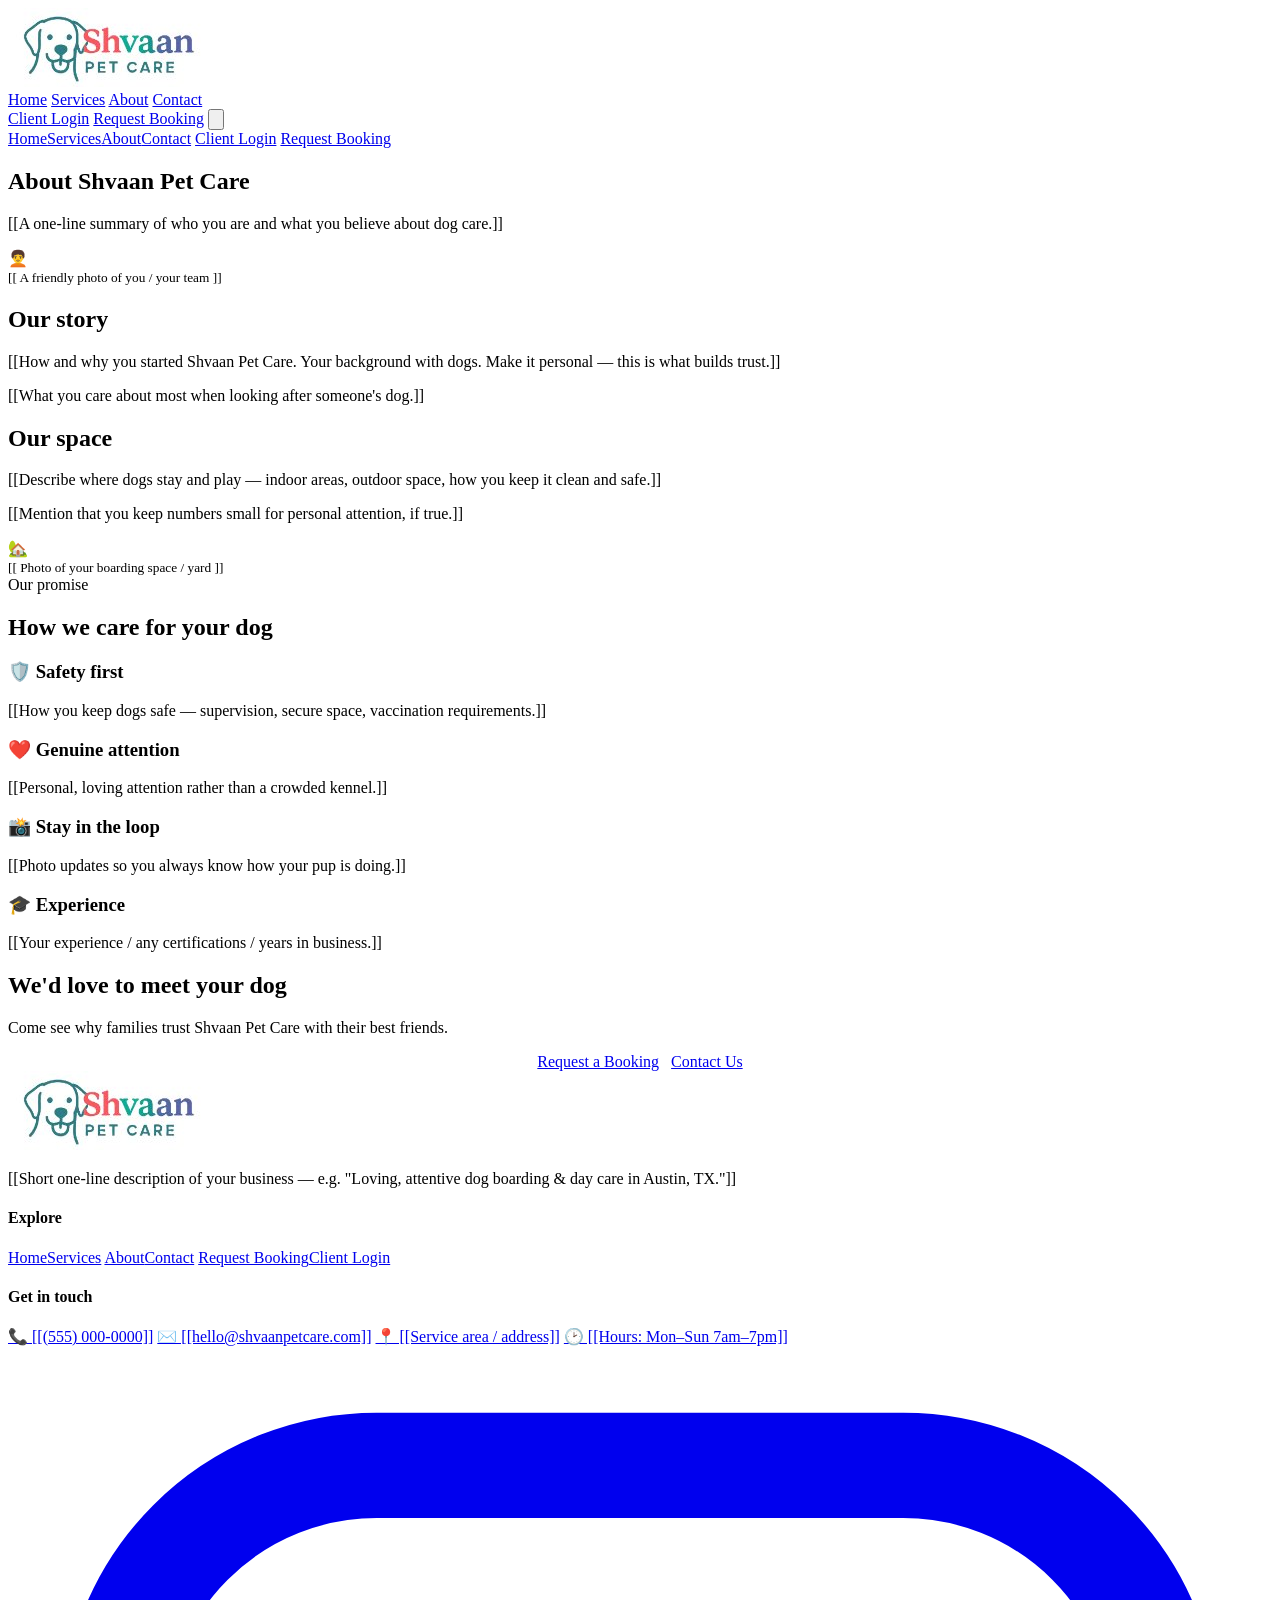
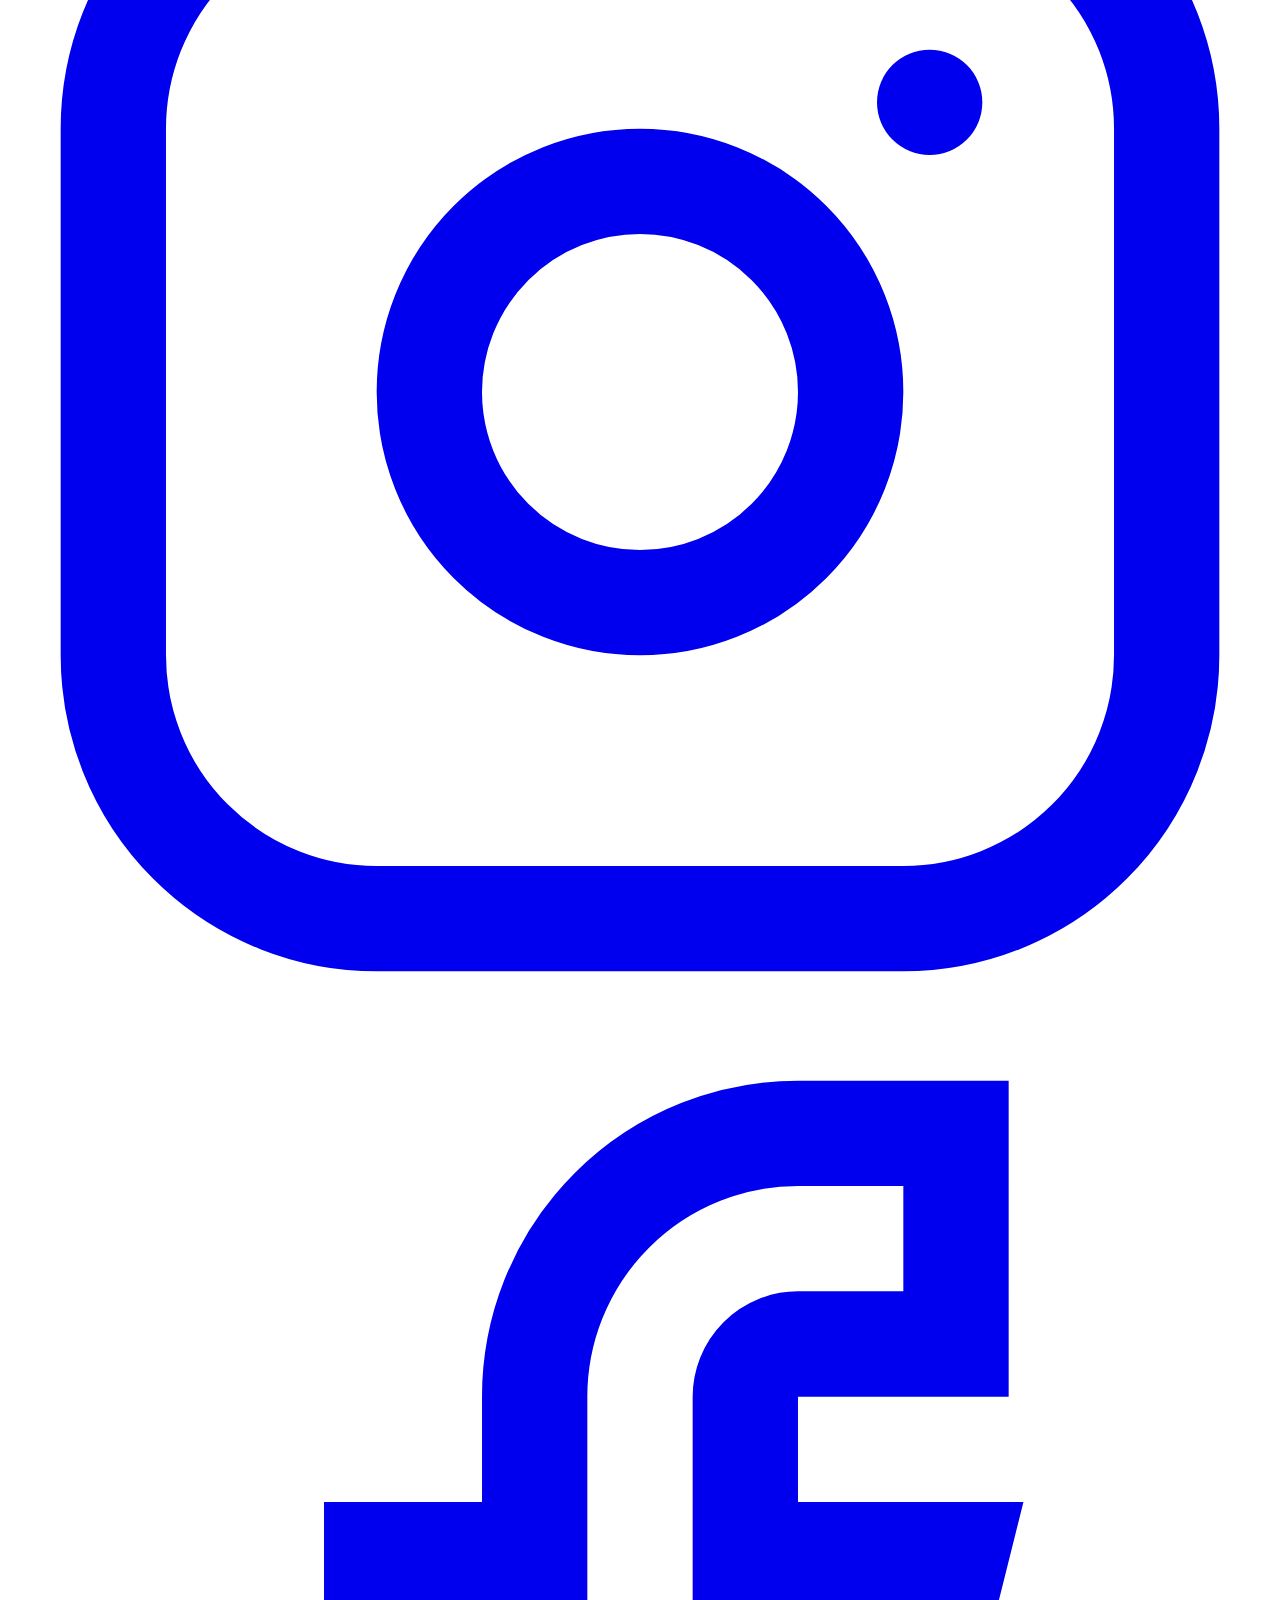
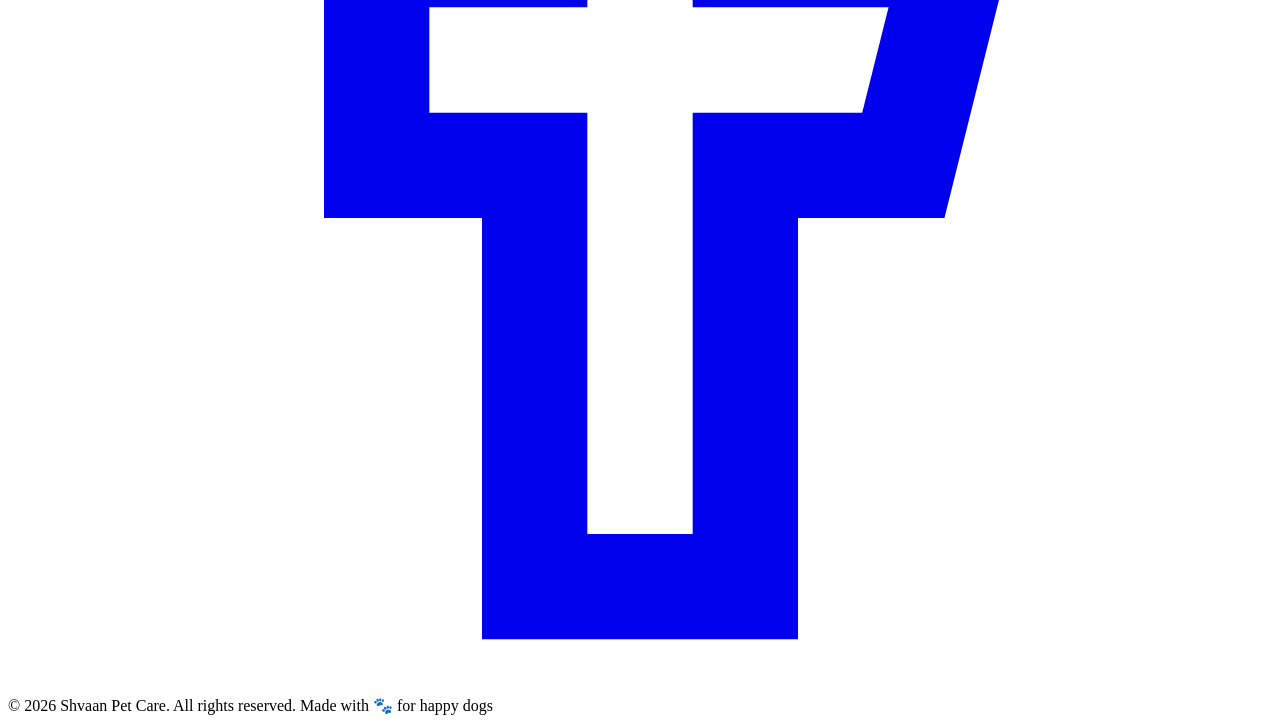
==== about.html @ 82b83a46 "Add files via upload" ====
<!DOCTYPE html>
<html lang="en">
<head>
<meta charset="UTF-8">
<meta name="viewport" content="width=device-width, initial-scale=1.0">
<title>About — Shvaan Pet Care</title>
<meta name="description" content="Shvaan Pet Care — loving dog boarding and day care. A safe, attentive home away from home for your dog.">
<link rel="preconnect" href="https://fonts.googleapis.com"><link rel="preconnect" href="https://fonts.gstatic.com" crossorigin>
<link href="https://fonts.googleapis.com/css2?family=DM+Serif+Display&family=DM+Sans:wght@400;500;600;700&display=swap" rel="stylesheet">
<link rel="stylesheet" href="site.css">
</head>
<body>
<header class="site">
  <div class="wrap nav">
    <a class="nav-logo" href="home.html"><img src="[data-uri]" alt="Shvaan Pet Care"></a>
    <nav class="nav-links">
      <a href="home.html">Home</a>
      <a href="services.html">Services</a>
      <a href="about.html" class="active">About</a>
      <a href="contact.html">Contact</a>
    </nav>
    <div class="nav-cta">
      <a class="btn btn-ghost btn-sm" href="index.html">Client Login</a>
      <a class="btn btn-primary btn-sm" href="book.html">Request Booking</a>
      <button class="menu-toggle" onclick="document.getElementById('mm').classList.toggle('open')" aria-label="Menu"><svg viewBox="0 0 24 24" fill="none" stroke="currentColor" stroke-width="2"><line x1="3" y1="6" x2="21" y2="6"/><line x1="3" y1="12" x2="21" y2="12"/><line x1="3" y1="18" x2="21" y2="18"/></svg></button>
    </div>
  </div>
  <div class="mobile-menu" id="mm">
    <a href="home.html">Home</a><a href="services.html">Services</a><a href="about.html">About</a><a href="contact.html">Contact</a>
    <a class="btn btn-ghost" href="index.html">Client Login</a>
    <a class="btn btn-primary" href="book.html">Request Booking</a>
  </div>
</header>

<section class="page-hero"><div class="wrap"><h1>About Shvaan Pet Care</h1><p>[[A one-line summary of who you are and what you believe about dog care.]]</p></div></section>

<section>
  <div class="wrap"><div class="split">
    <div class="split-photo"><div class="ph"><div class="ico">🧑‍🦱</div><small>[[ A friendly photo of you / your team ]]</small></div></div>
    <div class="split-text">
      <h2>Our story</h2>
      <p>[[How and why you started Shvaan Pet Care. Your background with dogs. Make it personal — this is what builds trust.]]</p>
      <p>[[What you care about most when looking after someone's dog.]]</p>
    </div>
  </div></div>
</section>

<section class="alt">
  <div class="wrap"><div class="split reverse">
    <div class="split-text">
      <h2>Our space</h2>
      <p>[[Describe where dogs stay and play — indoor areas, outdoor space, how you keep it clean and safe.]]</p>
      <p>[[Mention that you keep numbers small for personal attention, if true.]]</p>
    </div>
    <div class="split-photo"><div class="ph"><div class="ico">🏡</div><small>[[ Photo of your boarding space / yard ]]</small></div></div>
  </div></div>
</section>

<section>
  <div class="wrap">
    <div class="section-head"><span class="tag">Our promise</span><h2>How we care for your dog</h2></div>
    <div class="reqs">
      <div class="req"><h3>🛡️ Safety first</h3><p>[[How you keep dogs safe — supervision, secure space, vaccination requirements.]]</p></div>
      <div class="req"><h3>❤️ Genuine attention</h3><p>[[Personal, loving attention rather than a crowded kennel.]]</p></div>
      <div class="req"><h3>📸 Stay in the loop</h3><p>[[Photo updates so you always know how your pup is doing.]]</p></div>
      <div class="req"><h3>🎓 Experience</h3><p>[[Your experience / any certifications / years in business.]]</p></div>
    </div>
  </div>
</section>

<section class="alt">
  <div class="wrap"><div class="cta-band">
    <h2>We'd love to meet your dog</h2>
    <p>Come see why families trust Shvaan Pet Care with their best friends.</p>
    <div style="display:flex;gap:12px;justify-content:center;flex-wrap:wrap">
      <a class="btn btn-primary" href="book.html">Request a Booking</a>
      <a class="btn btn-white" href="contact.html">Contact Us</a>
    </div>
  </div></div>
</section>

<footer class="site">
  <div class="wrap">
    <div class="f-grid">
      <div>
        <img class="f-logo" src="[data-uri]" alt="Shvaan Pet Care">
        <p>[[Short one-line description of your business — e.g. "Loving, attentive dog boarding & day care in Austin, TX."]]</p>
      </div>
      <div>
        <h4>Explore</h4>
        <div class="f-links">
          <a href="home.html">Home</a><a href="services.html">Services</a>
          <a href="about.html">About</a><a href="contact.html">Contact</a>
          <a href="book.html">Request Booking</a><a href="index.html">Client Login</a>
        </div>
      </div>
      <div>
        <h4>Get in touch</h4>
        <div class="f-links">
          <a href="tel:[[PHONE]]">📞 [[(555) 000-0000]]</a>
          <a href="mailto:[[EMAIL]]">✉️ [[hello@shvaanpetcare.com]]</a>
          <a href="#">📍 [[Service area / address]]</a>
          <a href="#">🕑 [[Hours: Mon–Sun 7am–7pm]]</a>
        </div>
        <div class="socials" style="margin-top:14px">
          <a href="[[INSTAGRAM URL]]" aria-label="Instagram"><svg viewBox="0 0 24 24" fill="none" stroke="currentColor" stroke-width="2"><rect x="2" y="2" width="20" height="20" rx="5"/><circle cx="12" cy="12" r="4"/><circle cx="17.5" cy="6.5" r="1" fill="currentColor" stroke="none"/></svg></a>
          <a href="[[FACEBOOK URL]]" aria-label="Facebook"><svg viewBox="0 0 24 24" fill="none" stroke="currentColor" stroke-width="2"><path d="M18 2h-3a5 5 0 0 0-5 5v3H7v4h3v8h4v-8h3l1-4h-4V7a1 1 0 0 1 1-1h3z"/></svg></a>
        </div>
      </div>
    </div>
    <div class="f-bottom">
      <span>© <span id="yr"></span> Shvaan Pet Care. All rights reserved.</span>
      <span>Made with 🐾 for happy dogs</span>
    </div>
  </div>
</footer>
<script>document.getElementById('yr').textContent=new Date().getFullYear();</script>
</body>
</html>
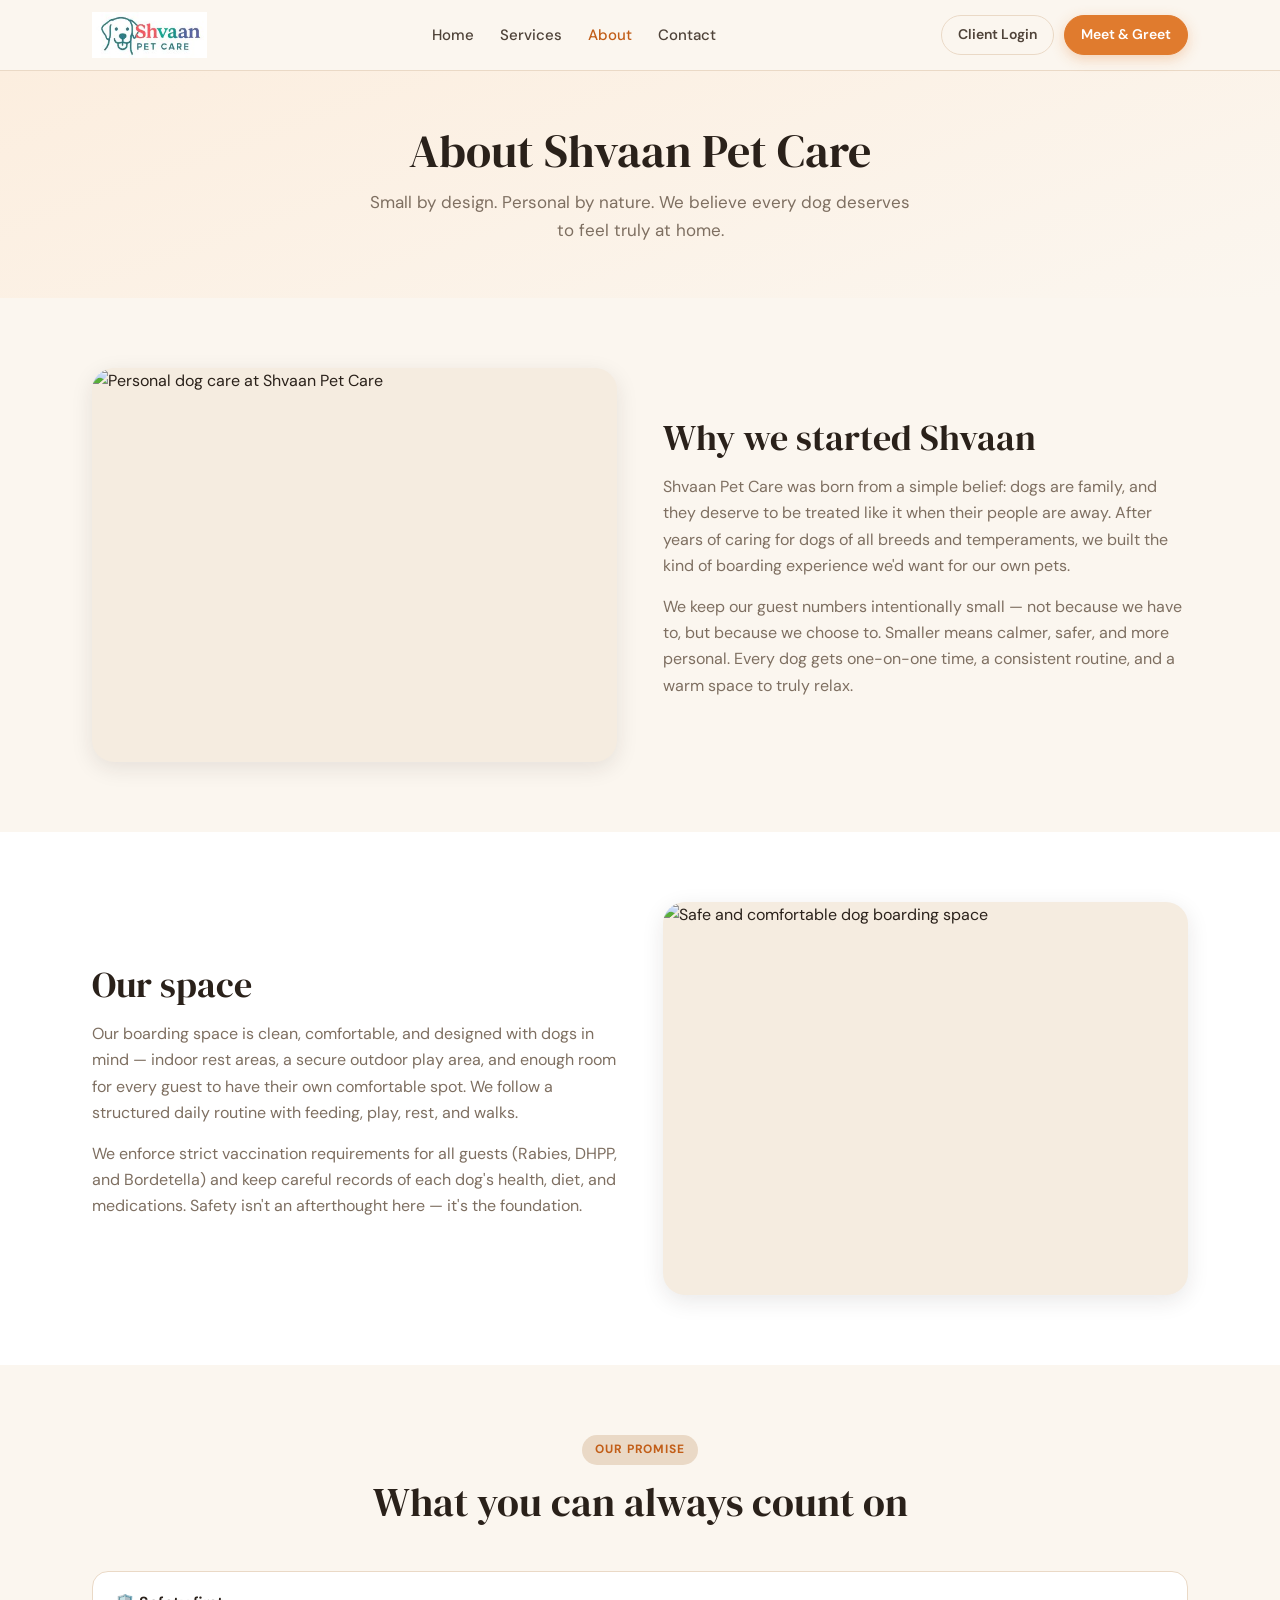
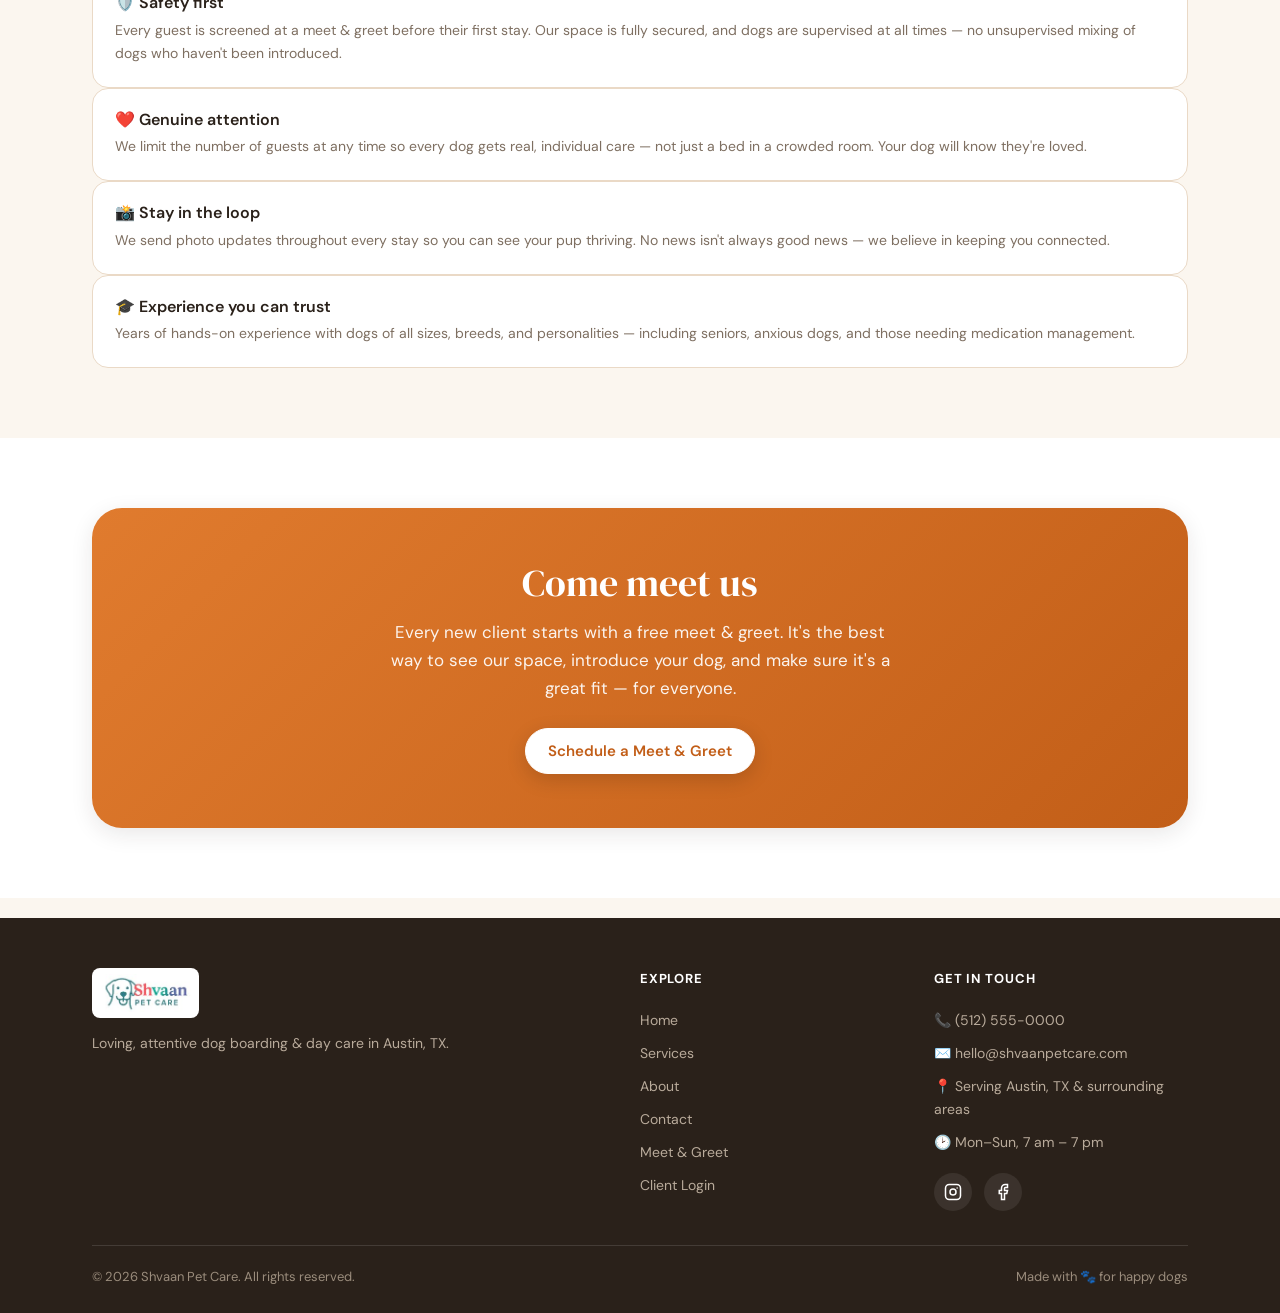
==== commit 682c909f: "Add files via upload" ====
--- a/about.html
+++ b/about.html
@@ -1,10 +1,10 @@
 <!DOCTYPE html>
 <html lang="en">
 <head>
+<title>About — Shvaan Pet Care</title>
+<meta name="description" content="Learn about Shvaan Pet Care — who we are, why we care, and what makes our dog boarding and day care different in Austin, TX.">
 <meta charset="UTF-8">
 <meta name="viewport" content="width=device-width, initial-scale=1.0">
-<title>About — Shvaan Pet Care</title>
-<meta name="description" content="Shvaan Pet Care — loving dog boarding and day care. A safe, attentive home away from home for your dog.">
 <link rel="preconnect" href="https://fonts.googleapis.com"><link rel="preconnect" href="https://fonts.gstatic.com" crossorigin>
 <link href="https://fonts.googleapis.com/css2?family=DM+Serif+Display&family=DM+Sans:wght@400;500;600;700&display=swap" rel="stylesheet">
 <link rel="stylesheet" href="site.css">
@@ -12,71 +12,69 @@
 <body>
 <header class="site">
   <div class="wrap nav">
-    <a class="nav-logo" href="home.html"><img src="[data-uri]" alt="Shvaan Pet Care"></a>
-    <nav class="nav-links">
-      <a href="home.html">Home</a>
-      <a href="services.html">Services</a>
-      <a href="about.html" class="active">About</a>
-      <a href="contact.html">Contact</a>
-    </nav>
+    <a class="nav-logo" href="index.html"><img src="[data-uri]" alt="Shvaan Pet Care"></a>
+    <nav class="nav-links"><a href="index.html">Home</a><a href="services.html">Services</a><a href="about.html" class="active">About</a><a href="contact.html">Contact</a></nav>
     <div class="nav-cta">
-      <a class="btn btn-ghost btn-sm" href="index.html">Client Login</a>
-      <a class="btn btn-primary btn-sm" href="book.html">Request Booking</a>
+      <a class="btn btn-ghost btn-sm" href="app.html">Client Login</a>
+      <a class="btn btn-primary btn-sm" href="book.html">Meet &amp; Greet</a>
       <button class="menu-toggle" onclick="document.getElementById('mm').classList.toggle('open')" aria-label="Menu"><svg viewBox="0 0 24 24" fill="none" stroke="currentColor" stroke-width="2"><line x1="3" y1="6" x2="21" y2="6"/><line x1="3" y1="12" x2="21" y2="12"/><line x1="3" y1="18" x2="21" y2="18"/></svg></button>
     </div>
   </div>
   <div class="mobile-menu" id="mm">
-    <a href="home.html">Home</a><a href="services.html">Services</a><a href="about.html">About</a><a href="contact.html">Contact</a>
-    <a class="btn btn-ghost" href="index.html">Client Login</a>
-    <a class="btn btn-primary" href="book.html">Request Booking</a>
+    <a href="index.html">Home</a><a href="services.html">Services</a><a href="about.html">About</a><a href="contact.html">Contact</a>
+    <a class="btn btn-ghost" href="app.html">Client Login</a>
+    <a class="btn btn-primary" href="book.html">Meet &amp; Greet</a>
   </div>
 </header>
 
-<section class="page-hero"><div class="wrap"><h1>About Shvaan Pet Care</h1><p>[[A one-line summary of who you are and what you believe about dog care.]]</p></div></section>
-
-<section>
-  <div class="wrap"><div class="split">
-    <div class="split-photo"><div class="ph"><div class="ico">🧑‍🦱</div><small>[[ A friendly photo of you / your team ]]</small></div></div>
-    <div class="split-text">
-      <h2>Our story</h2>
-      <p>[[How and why you started Shvaan Pet Care. Your background with dogs. Make it personal — this is what builds trust.]]</p>
-      <p>[[What you care about most when looking after someone's dog.]]</p>
-    </div>
-  </div></div>
-</section>
-
-<section class="alt">
-  <div class="wrap"><div class="split reverse">
-    <div class="split-text">
-      <h2>Our space</h2>
-      <p>[[Describe where dogs stay and play — indoor areas, outdoor space, how you keep it clean and safe.]]</p>
-      <p>[[Mention that you keep numbers small for personal attention, if true.]]</p>
-    </div>
-    <div class="split-photo"><div class="ph"><div class="ico">🏡</div><small>[[ Photo of your boarding space / yard ]]</small></div></div>
-  </div></div>
-</section>
+<section class="page-hero"><div class="wrap"><h1>About Shvaan Pet Care</h1><p>Small by design. Personal by nature. We believe every dog deserves to feel truly at home.</p></div></section>
 
 <section>
   <div class="wrap">
-    <div class="section-head"><span class="tag">Our promise</span><h2>How we care for your dog</h2></div>
-    <div class="reqs">
-      <div class="req"><h3>🛡️ Safety first</h3><p>[[How you keep dogs safe — supervision, secure space, vaccination requirements.]]</p></div>
-      <div class="req"><h3>❤️ Genuine attention</h3><p>[[Personal, loving attention rather than a crowded kennel.]]</p></div>
-      <div class="req"><h3>📸 Stay in the loop</h3><p>[[Photo updates so you always know how your pup is doing.]]</p></div>
-      <div class="req"><h3>🎓 Experience</h3><p>[[Your experience / any certifications / years in business.]]</p></div>
+    <div class="split">
+      <div class="split-photo"><img src="https://images.unsplash.com/photo-1450778869180-41d0601e046e?w=800&q=80&fit=crop" alt="Personal dog care at Shvaan Pet Care" style="width:100%;height:100%;object-fit:cover;border-radius:var(--r3)"></div>
+      <div class="split-text">
+        <h2>Why we started Shvaan</h2>
+        <p>Shvaan Pet Care was born from a simple belief: dogs are family, and they deserve to be treated like it when their people are away. After years of caring for dogs of all breeds and temperaments, we built the kind of boarding experience we'd want for our own pets.</p>
+        <p>We keep our guest numbers intentionally small — not because we have to, but because we choose to. Smaller means calmer, safer, and more personal. Every dog gets one-on-one time, a consistent routine, and a warm space to truly relax.</p>
+      </div>
     </div>
   </div>
 </section>
 
 <section class="alt">
-  <div class="wrap"><div class="cta-band">
-    <h2>We'd love to meet your dog</h2>
-    <p>Come see why families trust Shvaan Pet Care with their best friends.</p>
-    <div style="display:flex;gap:12px;justify-content:center;flex-wrap:wrap">
-      <a class="btn btn-primary" href="book.html">Request a Booking</a>
-      <a class="btn btn-white" href="contact.html">Contact Us</a>
+  <div class="wrap">
+    <div class="split">
+      <div class="split-text">
+        <h2>Our space</h2>
+        <p>Our boarding space is clean, comfortable, and designed with dogs in mind — indoor rest areas, a secure outdoor play area, and enough room for every guest to have their own comfortable spot. We follow a structured daily routine with feeding, play, rest, and walks.</p>
+        <p>We enforce strict vaccination requirements for all guests (Rabies, DHPP, and Bordetella) and keep careful records of each dog's health, diet, and medications. Safety isn't an afterthought here — it's the foundation.</p>
+      </div>
+      <div class="split-photo"><img src="https://images.unsplash.com/photo-1558618666-fcd25c85cd64?w=800&q=80&fit=crop" alt="Safe and comfortable dog boarding space" style="width:100%;height:100%;object-fit:cover;border-radius:var(--r3)"></div>
     </div>
-  </div></div>
+  </div>
+</section>
+
+<section>
+  <div class="wrap">
+    <div class="section-head"><span class="tag">Our Promise</span><h2>What you can always count on</h2></div>
+    <div class="req-grid">
+      <div class="req"><h3>🛡️ Safety first</h3><p>Every guest is screened at a meet &amp; greet before their first stay. Our space is fully secured, and dogs are supervised at all times — no unsupervised mixing of dogs who haven't been introduced.</p></div>
+      <div class="req"><h3>❤️ Genuine attention</h3><p>We limit the number of guests at any time so every dog gets real, individual care — not just a bed in a crowded room. Your dog will know they're loved.</p></div>
+      <div class="req"><h3>📸 Stay in the loop</h3><p>We send photo updates throughout every stay so you can see your pup thriving. No news isn't always good news — we believe in keeping you connected.</p></div>
+      <div class="req"><h3>🎓 Experience you can trust</h3><p>Years of hands-on experience with dogs of all sizes, breeds, and personalities — including seniors, anxious dogs, and those needing medication management.</p></div>
+    </div>
+  </div>
+</section>
+
+<section class="alt">
+  <div class="wrap">
+    <div class="cta-band">
+      <h2>Come meet us</h2>
+      <p>Every new client starts with a free meet &amp; greet. It's the best way to see our space, introduce your dog, and make sure it's a great fit — for everyone.</p>
+      <a class="btn btn-primary" href="book.html">Schedule a Meet &amp; Greet</a>
+    </div>
+  </div>
 </section>
 
 <footer class="site">
@@ -84,27 +82,27 @@
     <div class="f-grid">
       <div>
         <img class="f-logo" src="[data-uri]" alt="Shvaan Pet Care">
-        <p>[[Short one-line description of your business — e.g. "Loving, attentive dog boarding & day care in Austin, TX."]]</p>
+        <p>Loving, attentive dog boarding &amp; day care in Austin, TX.</p>
       </div>
       <div>
         <h4>Explore</h4>
         <div class="f-links">
-          <a href="home.html">Home</a><a href="services.html">Services</a>
+          <a href="index.html">Home</a><a href="services.html">Services</a>
           <a href="about.html">About</a><a href="contact.html">Contact</a>
-          <a href="book.html">Request Booking</a><a href="index.html">Client Login</a>
+          <a href="book.html">Meet &amp; Greet</a><a href="app.html">Client Login</a>
         </div>
       </div>
       <div>
         <h4>Get in touch</h4>
         <div class="f-links">
-          <a href="tel:[[PHONE]]">📞 [[(555) 000-0000]]</a>
-          <a href="mailto:[[EMAIL]]">✉️ [[hello@shvaanpetcare.com]]</a>
-          <a href="#">📍 [[Service area / address]]</a>
-          <a href="#">🕑 [[Hours: Mon–Sun 7am–7pm]]</a>
+          <a href="tel:+15125550000">📞 (512) 555-0000</a>
+          <a href="mailto:hello@shvaanpetcare.com">✉️ hello@shvaanpetcare.com</a>
+          <a href="#">📍 Serving Austin, TX &amp; surrounding areas</a>
+          <a href="#">🕑 Mon–Sun, 7 am – 7 pm</a>
         </div>
         <div class="socials" style="margin-top:14px">
-          <a href="[[INSTAGRAM URL]]" aria-label="Instagram"><svg viewBox="0 0 24 24" fill="none" stroke="currentColor" stroke-width="2"><rect x="2" y="2" width="20" height="20" rx="5"/><circle cx="12" cy="12" r="4"/><circle cx="17.5" cy="6.5" r="1" fill="currentColor" stroke="none"/></svg></a>
-          <a href="[[FACEBOOK URL]]" aria-label="Facebook"><svg viewBox="0 0 24 24" fill="none" stroke="currentColor" stroke-width="2"><path d="M18 2h-3a5 5 0 0 0-5 5v3H7v4h3v8h4v-8h3l1-4h-4V7a1 1 0 0 1 1-1h3z"/></svg></a>
+          <a href="#" aria-label="Instagram"><svg viewBox="0 0 24 24" fill="none" stroke="currentColor" stroke-width="2"><rect x="2" y="2" width="20" height="20" rx="5"/><circle cx="12" cy="12" r="4"/><circle cx="17.5" cy="6.5" r="1" fill="currentColor" stroke="none"/></svg></a>
+          <a href="#" aria-label="Facebook"><svg viewBox="0 0 24 24" fill="none" stroke="currentColor" stroke-width="2"><path d="M18 2h-3a5 5 0 0 0-5 5v3H7v4h3v8h4v-8h3l1-4h-4V7a1 1 0 0 1 1-1h3z"/></svg></a>
         </div>
       </div>
     </div>
--- a/site.css
+++ b/site.css
@@ -0,0 +1,168 @@
+/* Shvaan Pet Care — marketing site styles (brand-matched to the app) */
+*,*::before,*::after{box-sizing:border-box;margin:0;padding:0}
+:root{
+  --cream:#FBF6EF;--cream-mid:#F5ECE0;--cream-dark:#EAD9C6;
+  --brown-light:#F0A868;--brown:#E07B2E;--brown-dark:#C25E18;
+  --forest:#3C6E47;--forest-pale:#EAF2EC;
+  --ink:#2A211A;--ink-mid:#4F4339;--ink-light:#7E6F61;--ink-faint:#B3A595;
+  --white:#FFFFFF;--coral:#E8674C;--gold:#C8841C;
+  --r2:10px;--r3:16px;--r4:22px;--r5:30px;
+  --s1:0 1px 4px rgba(42,33,26,.07);--s2:0 6px 22px rgba(42,33,26,.10);--s3:0 14px 44px rgba(42,33,26,.16);
+  --maxw:1140px;
+}
+html{font-size:16px;scroll-behavior:smooth;-webkit-text-size-adjust:100%}
+body{font-family:'DM Sans',sans-serif;background:var(--cream);color:var(--ink);line-height:1.65;-webkit-font-smoothing:antialiased}
+img{max-width:100%;display:block}
+a{color:inherit;text-decoration:none}
+h1,h2,h3{font-family:'DM Serif Display',serif;font-weight:400;line-height:1.15;color:var(--ink)}
+.serif{font-family:'DM Serif Display',serif}
+.wrap{max-width:var(--maxw);margin:0 auto;padding:0 22px}
+.muted{color:var(--ink-light)}
+
+/* ── Header ── */
+header.site{position:sticky;top:0;z-index:100;background:rgba(251,246,239,.92);backdrop-filter:blur(8px);border-bottom:1px solid var(--cream-dark)}
+.nav{display:flex;align-items:center;justify-content:space-between;gap:16px;height:70px}
+.nav-logo img{height:46px;width:auto;object-fit:contain}
+.nav-links{display:flex;align-items:center;gap:26px}
+.nav-links a{font-size:15px;font-weight:500;color:var(--ink-mid);transition:color .15s}
+.nav-links a:hover,.nav-links a.active{color:var(--brown-dark)}
+.nav-cta{display:flex;align-items:center;gap:10px}
+.btn{display:inline-flex;align-items:center;justify-content:center;gap:8px;height:46px;padding:0 22px;border-radius:99px;font-size:15px;font-weight:600;font-family:'DM Sans',sans-serif;cursor:pointer;border:1.5px solid transparent;transition:all .18s;white-space:nowrap}
+.btn svg{width:17px;height:17px}
+.btn-primary{background:var(--brown);color:#fff;border-color:var(--brown);box-shadow:0 4px 14px rgba(224,123,46,.3)}
+.btn-primary:hover{background:var(--brown-dark);box-shadow:0 6px 20px rgba(224,123,46,.4);transform:translateY(-1px)}
+.btn-ghost{background:transparent;color:var(--ink-mid);border-color:var(--cream-dark)}
+.btn-ghost:hover{border-color:var(--brown);color:var(--brown-dark)}
+.btn-white{background:#fff;color:var(--brown-dark);border-color:#fff}
+.btn-white:hover{transform:translateY(-1px);box-shadow:var(--s2)}
+.btn-sm{height:40px;padding:0 16px;font-size:14px}
+.menu-toggle{display:none;background:none;border:none;cursor:pointer;padding:6px}
+.menu-toggle svg{width:26px;height:26px;color:var(--ink)}
+.mobile-menu{display:none}
+
+/* ── Hero ── */
+.hero{background:linear-gradient(160deg,#FCEEDF 0%,var(--cream) 60%);padding:70px 0 80px;position:relative;overflow:hidden}
+.hero-grid{display:grid;grid-template-columns:1fr 1fr;gap:50px;align-items:center}
+.hero h1{font-size:clamp(34px,5vw,56px);margin-bottom:18px}
+.hero .tag{display:inline-block;background:var(--forest-pale);color:var(--forest);font-size:13px;font-weight:600;padding:6px 14px;border-radius:99px;margin-bottom:20px;letter-spacing:.02em}
+.hero p.lead{font-size:18px;color:var(--ink-light);margin-bottom:28px;max-width:90%}
+.hero-cta{display:flex;gap:12px;flex-wrap:wrap}
+.hero-photo{border-radius:var(--r5);overflow:hidden;box-shadow:var(--s3);aspect-ratio:4/3;background:var(--cream-mid)}
+.hero-photo img{width:100%;height:100%;object-fit:cover}
+.ph{display:flex;align-items:center;justify-content:center;flex-direction:column;gap:8px;color:var(--ink-faint);text-align:center;background:repeating-linear-gradient(45deg,var(--cream-mid),var(--cream-mid) 14px,#efe4d4 14px,#efe4d4 28px)}
+.ph .ico{font-size:42px}
+.ph small{font-size:12px;max-width:80%}
+
+/* ── Sections ── */
+section{padding:70px 0}
+.section-head{text-align:center;max-width:640px;margin:0 auto 46px}
+.section-head .tag{display:inline-block;background:var(--cream-dark);color:var(--brown-dark);font-size:12px;font-weight:700;letter-spacing:.08em;text-transform:uppercase;padding:5px 13px;border-radius:99px;margin-bottom:14px}
+.section-head h2{font-size:clamp(28px,4vw,40px);margin-bottom:12px}
+.section-head p{font-size:17px;color:var(--ink-light)}
+.alt{background:var(--white)}
+
+/* ── Value strip ── */
+.values{display:grid;grid-template-columns:repeat(4,1fr);gap:20px}
+.value{text-align:center;padding:10px}
+.value .vico{width:60px;height:60px;border-radius:50%;background:var(--cream-mid);display:flex;align-items:center;justify-content:center;font-size:28px;margin:0 auto 14px}
+.value h3{font-family:'DM Sans',sans-serif;font-weight:600;font-size:17px;margin-bottom:6px}
+.value p{font-size:14px;color:var(--ink-light)}
+
+/* ── Service cards ── */
+.cards{display:grid;grid-template-columns:repeat(auto-fit,minmax(280px,1fr));gap:24px}
+.card{background:var(--white);border:1px solid var(--cream-dark);border-radius:var(--r4);overflow:hidden;box-shadow:var(--s1);transition:transform .2s,box-shadow .2s}
+.card:hover{transform:translateY(-3px);box-shadow:var(--s2)}
+.card-photo{aspect-ratio:16/10;background:var(--cream-mid)}
+.card-photo img{width:100%;height:100%;object-fit:cover}
+.card-body{padding:26px}
+.card-body h3{font-size:24px;margin-bottom:8px}
+.card-body .price{color:var(--brown-dark);font-weight:700;font-size:16px;margin:10px 0 14px}
+.card-body ul{list-style:none;margin:14px 0 0}
+.card-body li{font-size:15px;color:var(--ink-mid);padding:6px 0 6px 26px;position:relative}
+.card-body li::before{content:'🐾';position:absolute;left:0;font-size:13px}
+
+/* ── About blocks ── */
+.split{display:grid;grid-template-columns:1fr 1fr;gap:46px;align-items:center}
+.split.reverse .split-text{order:2}
+.split-photo{border-radius:var(--r4);overflow:hidden;box-shadow:var(--s2);aspect-ratio:4/3;background:var(--cream-mid)}
+.split-photo img{width:100%;height:100%;object-fit:cover}
+.split-text h2{font-size:clamp(26px,3.5vw,36px);margin-bottom:16px}
+.split-text p{font-size:16px;color:var(--ink-light);margin-bottom:14px}
+
+/* ── Trust / requirements ── */
+.reqs{display:grid;grid-template-columns:repeat(auto-fit,minmax(220px,1fr));gap:18px}
+.req{background:var(--white);border:1px solid var(--cream-dark);border-radius:var(--r3);padding:22px}
+.req h3{font-family:'DM Sans',sans-serif;font-weight:600;font-size:16px;margin-bottom:6px;display:flex;align-items:center;gap:8px}
+.req p{font-size:14px;color:var(--ink-light)}
+
+/* ── CTA band ── */
+.cta-band{background:linear-gradient(135deg,var(--brown) 0%,var(--brown-dark) 100%);color:#fff;border-radius:var(--r5);padding:54px 40px;text-align:center;box-shadow:var(--s2)}
+.cta-band h2{color:#fff;font-size:clamp(26px,4vw,38px);margin-bottom:12px}
+.cta-band p{font-size:17px;opacity:.92;margin-bottom:26px;max-width:520px;margin-left:auto;margin-right:auto}
+.cta-band .btn-primary{background:#fff;color:var(--brown-dark);border-color:#fff;box-shadow:0 6px 20px rgba(0,0,0,.15)}
+.cta-band .btn-primary:hover{background:var(--cream)}
+
+/* ── Testimonials ── */
+.quotes{display:grid;grid-template-columns:repeat(auto-fit,minmax(260px,1fr));gap:22px}
+.quote{background:var(--white);border:1px solid var(--cream-dark);border-radius:var(--r4);padding:28px;box-shadow:var(--s1)}
+.quote .stars{color:var(--gold);font-size:15px;margin-bottom:12px}
+.quote p{font-size:15px;color:var(--ink-mid);font-style:italic;margin-bottom:14px}
+.quote .who{font-weight:600;font-size:14px;color:var(--ink)}
+
+/* ── FAQ ── */
+.faq{max-width:760px;margin:0 auto}
+.faq details{background:var(--white);border:1px solid var(--cream-dark);border-radius:var(--r3);margin-bottom:12px;overflow:hidden}
+.faq summary{padding:18px 22px;font-weight:600;font-size:16px;cursor:pointer;list-style:none;display:flex;justify-content:space-between;align-items:center}
+.faq summary::-webkit-details-marker{display:none}
+.faq summary::after{content:'+';font-size:22px;color:var(--brown);font-weight:400}
+.faq details[open] summary::after{content:'\2212'}
+.faq details p{padding:0 22px 18px;color:var(--ink-light);font-size:15px}
+
+/* ── Contact ── */
+.contact-grid{display:grid;grid-template-columns:1fr 1fr;gap:40px}
+.contact-info .row{display:flex;gap:14px;align-items:flex-start;margin-bottom:22px}
+.contact-info .ci-ico{width:46px;height:46px;border-radius:12px;background:var(--cream-mid);display:flex;align-items:center;justify-content:center;font-size:20px;flex-shrink:0}
+.contact-info .ci-label{font-size:12px;font-weight:700;letter-spacing:.06em;text-transform:uppercase;color:var(--ink-faint);margin-bottom:2px}
+.contact-info .ci-val{font-size:16px;color:var(--ink)}
+.map-box{border-radius:var(--r4);overflow:hidden;box-shadow:var(--s1);aspect-ratio:4/3;background:var(--cream-mid);border:1px solid var(--cream-dark)}
+
+/* ── Footer ── */
+footer.site{background:var(--ink);color:#E8DDD0;padding:50px 0 26px;margin-top:20px}
+footer.site .f-grid{display:grid;grid-template-columns:2fr 1fr 1fr;gap:40px;margin-bottom:34px}
+footer.site .f-logo{height:50px;width:auto;object-fit:contain;background:#fff;border-radius:8px;padding:6px;margin-bottom:14px}
+footer.site p{font-size:14px;color:#B9AB9B;line-height:1.7}
+footer.site h4{font-family:'DM Sans',sans-serif;font-size:13px;letter-spacing:.06em;text-transform:uppercase;color:#fff;margin-bottom:14px}
+footer.site .f-links a{display:block;font-size:14px;color:#B9AB9B;padding:5px 0;transition:color .15s}
+footer.site .f-links a:hover{color:#fff}
+footer.site .f-bottom{border-top:1px solid rgba(255,255,255,.12);padding-top:20px;display:flex;justify-content:space-between;flex-wrap:wrap;gap:10px;font-size:13px;color:#9A8C7C}
+footer.site .socials{display:flex;gap:12px}
+footer.site .socials a{width:38px;height:38px;border-radius:50%;background:rgba(255,255,255,.08);display:flex;align-items:center;justify-content:center;transition:background .15s}
+footer.site .socials a:hover{background:var(--brown)}
+footer.site .socials svg{width:18px;height:18px;color:#fff}
+
+/* ── Page hero (inner pages) ── */
+.page-hero{background:linear-gradient(160deg,#FCEEDF,var(--cream));padding:54px 0;text-align:center}
+.page-hero h1{font-size:clamp(30px,4.5vw,46px);margin-bottom:10px}
+.page-hero p{font-size:17px;color:var(--ink-light);max-width:560px;margin:0 auto}
+
+/* ── Mobile ── */
+@media(max-width:880px){
+  .hero-grid,.split,.contact-grid{grid-template-columns:1fr}
+  .split.reverse .split-text{order:0}
+  .hero-photo{order:-1}
+  .values{grid-template-columns:1fr 1fr}
+  footer.site .f-grid{grid-template-columns:1fr;gap:28px}
+}
+@media(max-width:720px){
+  .nav-links,.nav-cta .btn:not(.menu-toggle){display:none}
+  .menu-toggle{display:block}
+  .nav-cta{gap:0}
+  .mobile-menu{display:none;flex-direction:column;gap:4px;padding:12px 22px 18px;background:var(--white);border-bottom:1px solid var(--cream-dark)}
+  .mobile-menu.open{display:flex}
+  .mobile-menu a{padding:11px 0;font-size:16px;font-weight:500;color:var(--ink-mid);border-bottom:1px solid var(--cream-mid)}
+  .mobile-menu .btn{margin-top:10px}
+  section{padding:50px 0}
+  .cta-band{padding:40px 24px}
+  .values{grid-template-columns:1fr 1fr;gap:14px}
+}
+@media(max-width:460px){ .values{grid-template-columns:1fr} }
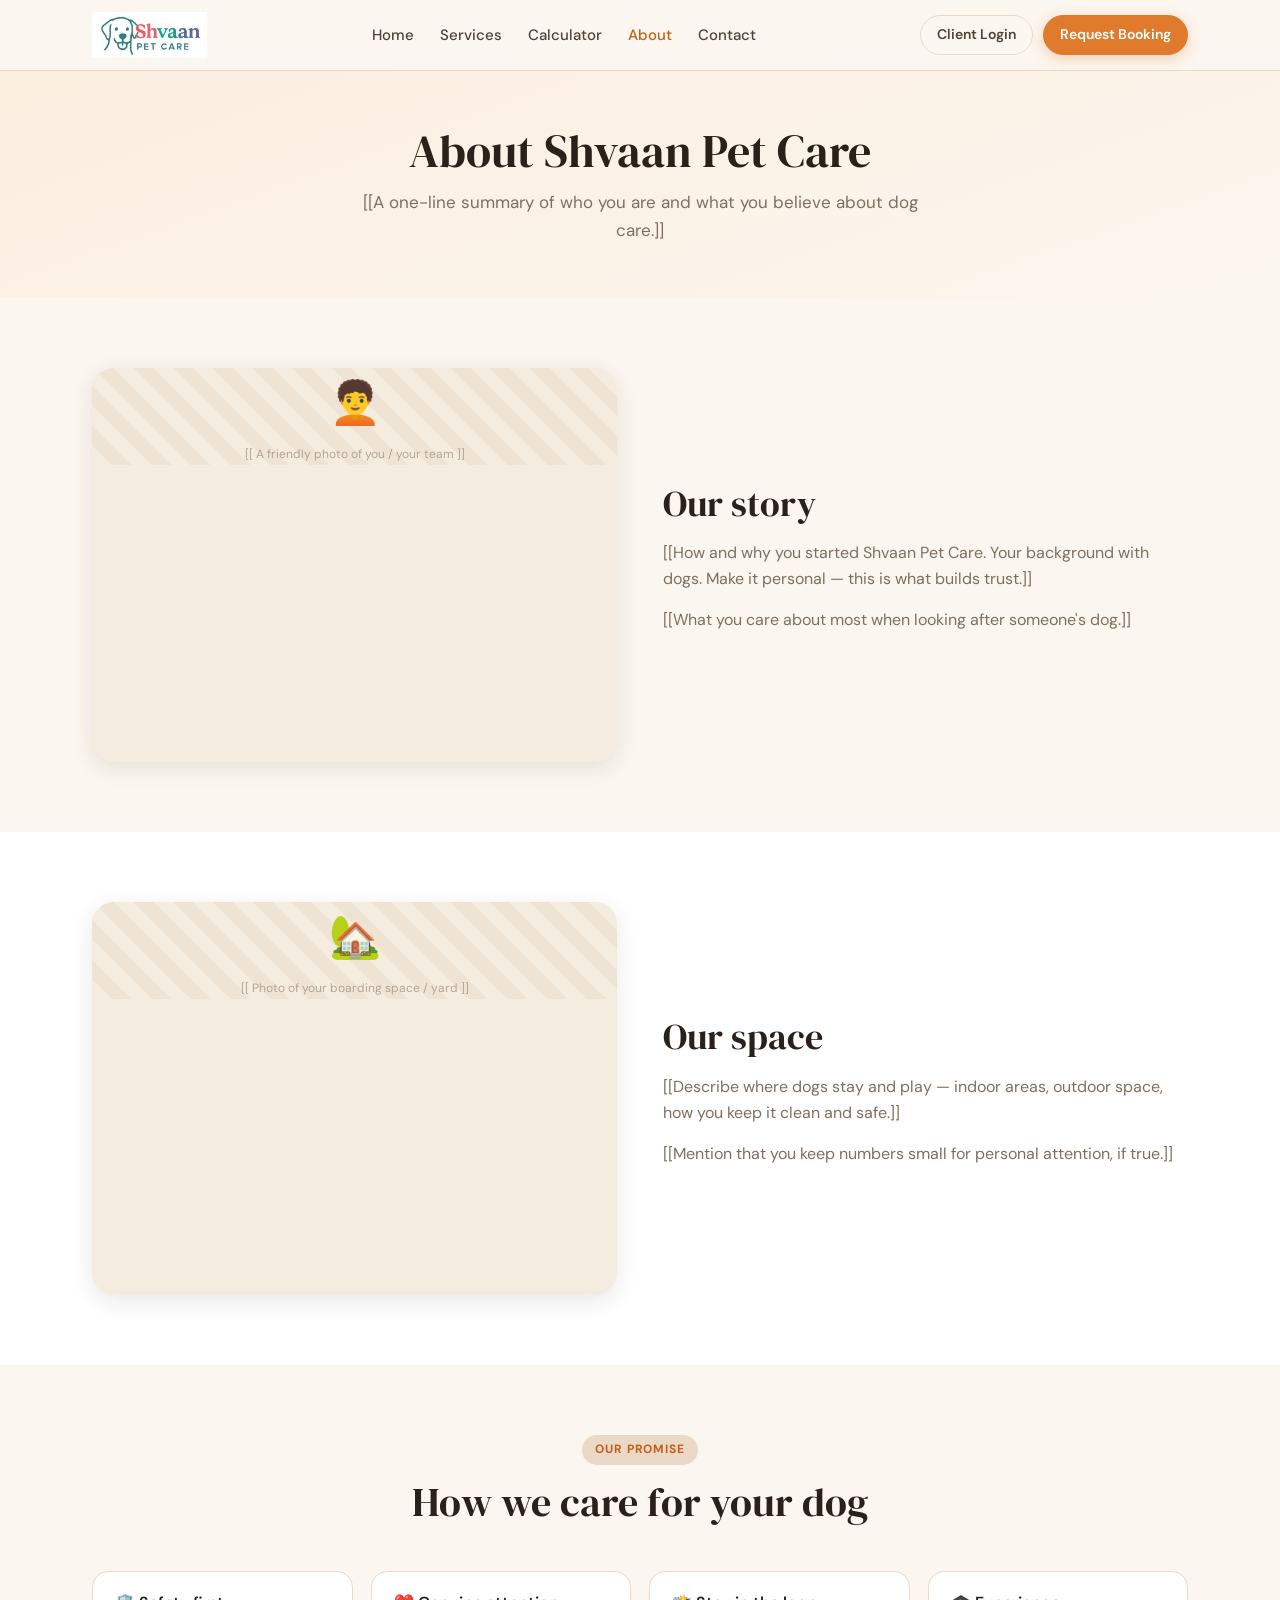
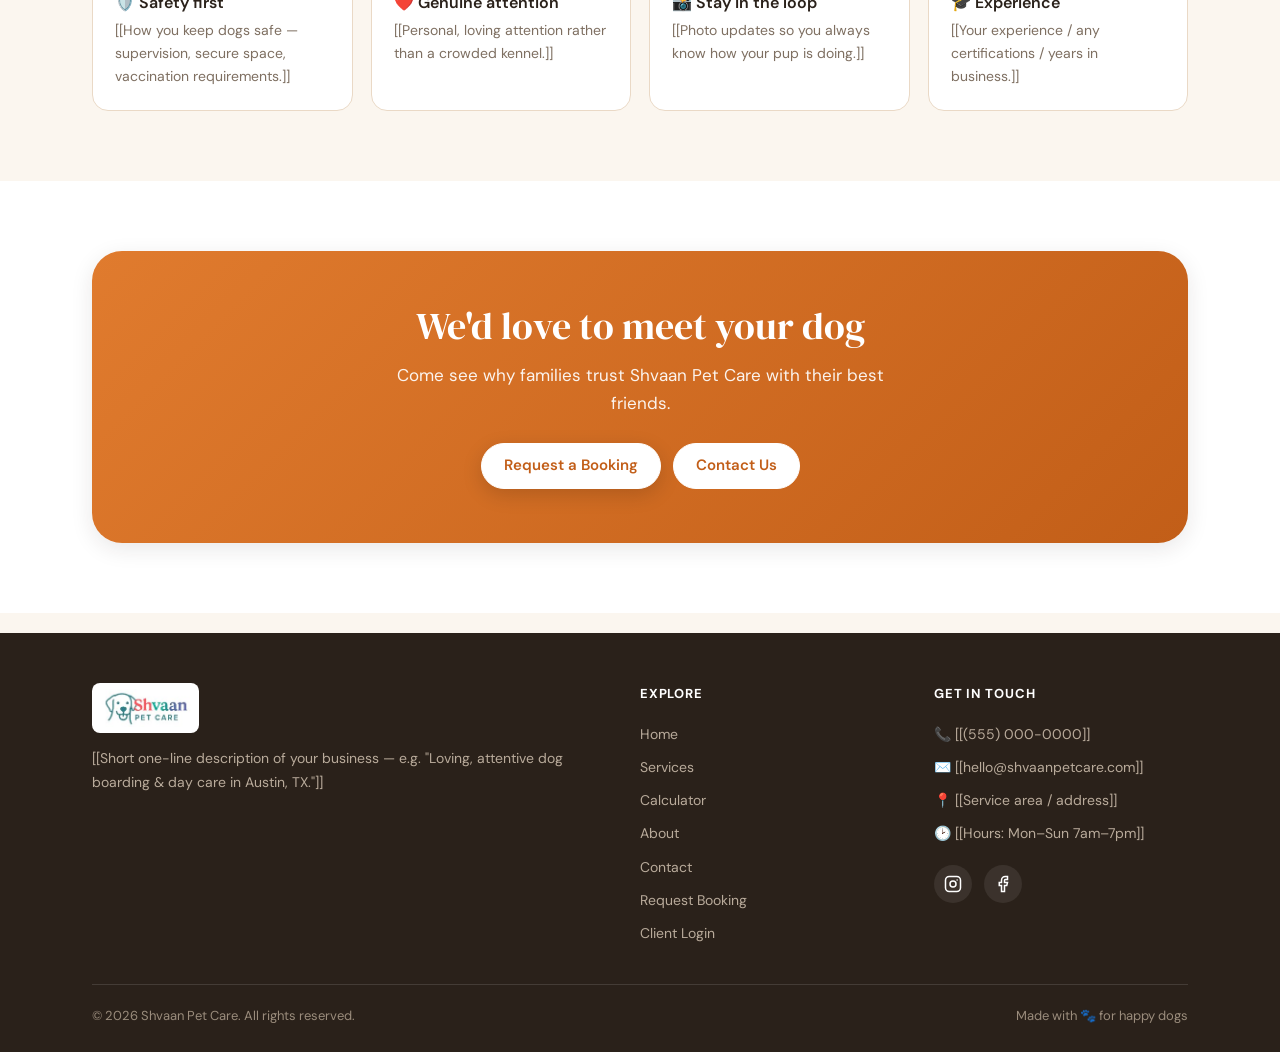
==== commit 786d3c4b: "Add files via upload" ====
--- a/about.html
+++ b/about.html
@@ -1,10 +1,10 @@
 <!DOCTYPE html>
 <html lang="en">
 <head>
-<title>About — Shvaan Pet Care</title>
-<meta name="description" content="Learn about Shvaan Pet Care — who we are, why we care, and what makes our dog boarding and day care different in Austin, TX.">
 <meta charset="UTF-8">
 <meta name="viewport" content="width=device-width, initial-scale=1.0">
+<title>About — Shvaan Pet Care</title>
+<meta name="description" content="Shvaan Pet Care — loving dog boarding and day care. A safe, attentive home away from home for your dog.">
 <link rel="preconnect" href="https://fonts.googleapis.com"><link rel="preconnect" href="https://fonts.gstatic.com" crossorigin>
 <link href="https://fonts.googleapis.com/css2?family=DM+Serif+Display&family=DM+Sans:wght@400;500;600;700&display=swap" rel="stylesheet">
 <link rel="stylesheet" href="site.css">
@@ -13,68 +13,70 @@
 <header class="site">
   <div class="wrap nav">
     <a class="nav-logo" href="index.html"><img src="[data-uri]" alt="Shvaan Pet Care"></a>
-    <nav class="nav-links"><a href="index.html">Home</a><a href="services.html">Services</a><a href="about.html" class="active">About</a><a href="contact.html">Contact</a></nav>
+    <nav class="nav-links">
+      <a href="index.html">Home</a>
+      <a href="services.html">Services</a><a href="calculator.html">Calculator</a>
+      <a href="about.html" class="active">About</a>
+      <a href="contact.html">Contact</a>
+    </nav>
     <div class="nav-cta">
       <a class="btn btn-ghost btn-sm" href="app.html">Client Login</a>
-      <a class="btn btn-primary btn-sm" href="book.html">Meet &amp; Greet</a>
+      <a class="btn btn-primary btn-sm" href="book.html">Request Booking</a>
       <button class="menu-toggle" onclick="document.getElementById('mm').classList.toggle('open')" aria-label="Menu"><svg viewBox="0 0 24 24" fill="none" stroke="currentColor" stroke-width="2"><line x1="3" y1="6" x2="21" y2="6"/><line x1="3" y1="12" x2="21" y2="12"/><line x1="3" y1="18" x2="21" y2="18"/></svg></button>
     </div>
   </div>
   <div class="mobile-menu" id="mm">
-    <a href="index.html">Home</a><a href="services.html">Services</a><a href="about.html">About</a><a href="contact.html">Contact</a>
+    <a href="index.html">Home</a><a href="services.html">Services</a><a href="calculator.html">Calculator</a><a href="about.html">About</a><a href="contact.html">Contact</a>
     <a class="btn btn-ghost" href="app.html">Client Login</a>
-    <a class="btn btn-primary" href="book.html">Meet &amp; Greet</a>
+    <a class="btn btn-primary" href="book.html">Request Booking</a>
   </div>
 </header>
 
-<section class="page-hero"><div class="wrap"><h1>About Shvaan Pet Care</h1><p>Small by design. Personal by nature. We believe every dog deserves to feel truly at home.</p></div></section>
+<section class="page-hero"><div class="wrap"><h1>About Shvaan Pet Care</h1><p>[[A one-line summary of who you are and what you believe about dog care.]]</p></div></section>
+
+<section>
+  <div class="wrap"><div class="split">
+    <div class="split-photo"><div class="ph"><div class="ico">🧑‍🦱</div><small>[[ A friendly photo of you / your team ]]</small></div></div>
+    <div class="split-text">
+      <h2>Our story</h2>
+      <p>[[How and why you started Shvaan Pet Care. Your background with dogs. Make it personal — this is what builds trust.]]</p>
+      <p>[[What you care about most when looking after someone's dog.]]</p>
+    </div>
+  </div></div>
+</section>
+
+<section class="alt">
+  <div class="wrap"><div class="split reverse">
+    <div class="split-text">
+      <h2>Our space</h2>
+      <p>[[Describe where dogs stay and play — indoor areas, outdoor space, how you keep it clean and safe.]]</p>
+      <p>[[Mention that you keep numbers small for personal attention, if true.]]</p>
+    </div>
+    <div class="split-photo"><div class="ph"><div class="ico">🏡</div><small>[[ Photo of your boarding space / yard ]]</small></div></div>
+  </div></div>
+</section>
 
 <section>
   <div class="wrap">
-    <div class="split">
-      <div class="split-photo"><img src="https://images.unsplash.com/photo-1450778869180-41d0601e046e?w=800&q=80&fit=crop" alt="Personal dog care at Shvaan Pet Care" style="width:100%;height:100%;object-fit:cover;border-radius:var(--r3)"></div>
-      <div class="split-text">
-        <h2>Why we started Shvaan</h2>
-        <p>Shvaan Pet Care was born from a simple belief: dogs are family, and they deserve to be treated like it when their people are away. After years of caring for dogs of all breeds and temperaments, we built the kind of boarding experience we'd want for our own pets.</p>
-        <p>We keep our guest numbers intentionally small — not because we have to, but because we choose to. Smaller means calmer, safer, and more personal. Every dog gets one-on-one time, a consistent routine, and a warm space to truly relax.</p>
-      </div>
+    <div class="section-head"><span class="tag">Our promise</span><h2>How we care for your dog</h2></div>
+    <div class="reqs">
+      <div class="req"><h3>🛡️ Safety first</h3><p>[[How you keep dogs safe — supervision, secure space, vaccination requirements.]]</p></div>
+      <div class="req"><h3>❤️ Genuine attention</h3><p>[[Personal, loving attention rather than a crowded kennel.]]</p></div>
+      <div class="req"><h3>📸 Stay in the loop</h3><p>[[Photo updates so you always know how your pup is doing.]]</p></div>
+      <div class="req"><h3>🎓 Experience</h3><p>[[Your experience / any certifications / years in business.]]</p></div>
     </div>
   </div>
 </section>
 
 <section class="alt">
-  <div class="wrap">
-    <div class="split">
-      <div class="split-text">
-        <h2>Our space</h2>
-        <p>Our boarding space is clean, comfortable, and designed with dogs in mind — indoor rest areas, a secure outdoor play area, and enough room for every guest to have their own comfortable spot. We follow a structured daily routine with feeding, play, rest, and walks.</p>
-        <p>We enforce strict vaccination requirements for all guests (Rabies, DHPP, and Bordetella) and keep careful records of each dog's health, diet, and medications. Safety isn't an afterthought here — it's the foundation.</p>
-      </div>
-      <div class="split-photo"><img src="https://images.unsplash.com/photo-1558618666-fcd25c85cd64?w=800&q=80&fit=crop" alt="Safe and comfortable dog boarding space" style="width:100%;height:100%;object-fit:cover;border-radius:var(--r3)"></div>
+  <div class="wrap"><div class="cta-band">
+    <h2>We'd love to meet your dog</h2>
+    <p>Come see why families trust Shvaan Pet Care with their best friends.</p>
+    <div style="display:flex;gap:12px;justify-content:center;flex-wrap:wrap">
+      <a class="btn btn-primary" href="book.html">Request a Booking</a>
+      <a class="btn btn-white" href="contact.html">Contact Us</a>
     </div>
-  </div>
-</section>
-
-<section>
-  <div class="wrap">
-    <div class="section-head"><span class="tag">Our Promise</span><h2>What you can always count on</h2></div>
-    <div class="req-grid">
-      <div class="req"><h3>🛡️ Safety first</h3><p>Every guest is screened at a meet &amp; greet before their first stay. Our space is fully secured, and dogs are supervised at all times — no unsupervised mixing of dogs who haven't been introduced.</p></div>
-      <div class="req"><h3>❤️ Genuine attention</h3><p>We limit the number of guests at any time so every dog gets real, individual care — not just a bed in a crowded room. Your dog will know they're loved.</p></div>
-      <div class="req"><h3>📸 Stay in the loop</h3><p>We send photo updates throughout every stay so you can see your pup thriving. No news isn't always good news — we believe in keeping you connected.</p></div>
-      <div class="req"><h3>🎓 Experience you can trust</h3><p>Years of hands-on experience with dogs of all sizes, breeds, and personalities — including seniors, anxious dogs, and those needing medication management.</p></div>
-    </div>
-  </div>
-</section>
-
-<section class="alt">
-  <div class="wrap">
-    <div class="cta-band">
-      <h2>Come meet us</h2>
-      <p>Every new client starts with a free meet &amp; greet. It's the best way to see our space, introduce your dog, and make sure it's a great fit — for everyone.</p>
-      <a class="btn btn-primary" href="book.html">Schedule a Meet &amp; Greet</a>
-    </div>
-  </div>
+  </div></div>
 </section>
 
 <footer class="site">
@@ -82,27 +84,27 @@
     <div class="f-grid">
       <div>
         <img class="f-logo" src="[data-uri]" alt="Shvaan Pet Care">
-        <p>Loving, attentive dog boarding &amp; day care in Austin, TX.</p>
+        <p>[[Short one-line description of your business — e.g. "Loving, attentive dog boarding & day care in Austin, TX."]]</p>
       </div>
       <div>
         <h4>Explore</h4>
         <div class="f-links">
-          <a href="index.html">Home</a><a href="services.html">Services</a>
+          <a href="index.html">Home</a><a href="services.html">Services</a><a href="calculator.html">Calculator</a>
           <a href="about.html">About</a><a href="contact.html">Contact</a>
-          <a href="book.html">Meet &amp; Greet</a><a href="app.html">Client Login</a>
+          <a href="book.html">Request Booking</a><a href="app.html">Client Login</a>
         </div>
       </div>
       <div>
         <h4>Get in touch</h4>
         <div class="f-links">
-          <a href="tel:+15125550000">📞 (512) 555-0000</a>
-          <a href="mailto:hello@shvaanpetcare.com">✉️ hello@shvaanpetcare.com</a>
-          <a href="#">📍 Serving Austin, TX &amp; surrounding areas</a>
-          <a href="#">🕑 Mon–Sun, 7 am – 7 pm</a>
+          <a href="tel:[[PHONE]]">📞 [[(555) 000-0000]]</a>
+          <a href="mailto:[[EMAIL]]">✉️ [[hello@shvaanpetcare.com]]</a>
+          <a href="#">📍 [[Service area / address]]</a>
+          <a href="#">🕑 [[Hours: Mon–Sun 7am–7pm]]</a>
         </div>
         <div class="socials" style="margin-top:14px">
-          <a href="#" aria-label="Instagram"><svg viewBox="0 0 24 24" fill="none" stroke="currentColor" stroke-width="2"><rect x="2" y="2" width="20" height="20" rx="5"/><circle cx="12" cy="12" r="4"/><circle cx="17.5" cy="6.5" r="1" fill="currentColor" stroke="none"/></svg></a>
-          <a href="#" aria-label="Facebook"><svg viewBox="0 0 24 24" fill="none" stroke="currentColor" stroke-width="2"><path d="M18 2h-3a5 5 0 0 0-5 5v3H7v4h3v8h4v-8h3l1-4h-4V7a1 1 0 0 1 1-1h3z"/></svg></a>
+          <a href="[[INSTAGRAM URL]]" aria-label="Instagram"><svg viewBox="0 0 24 24" fill="none" stroke="currentColor" stroke-width="2"><rect x="2" y="2" width="20" height="20" rx="5"/><circle cx="12" cy="12" r="4"/><circle cx="17.5" cy="6.5" r="1" fill="currentColor" stroke="none"/></svg></a>
+          <a href="[[FACEBOOK URL]]" aria-label="Facebook"><svg viewBox="0 0 24 24" fill="none" stroke="currentColor" stroke-width="2"><path d="M18 2h-3a5 5 0 0 0-5 5v3H7v4h3v8h4v-8h3l1-4h-4V7a1 1 0 0 1 1-1h3z"/></svg></a>
         </div>
       </div>
     </div>
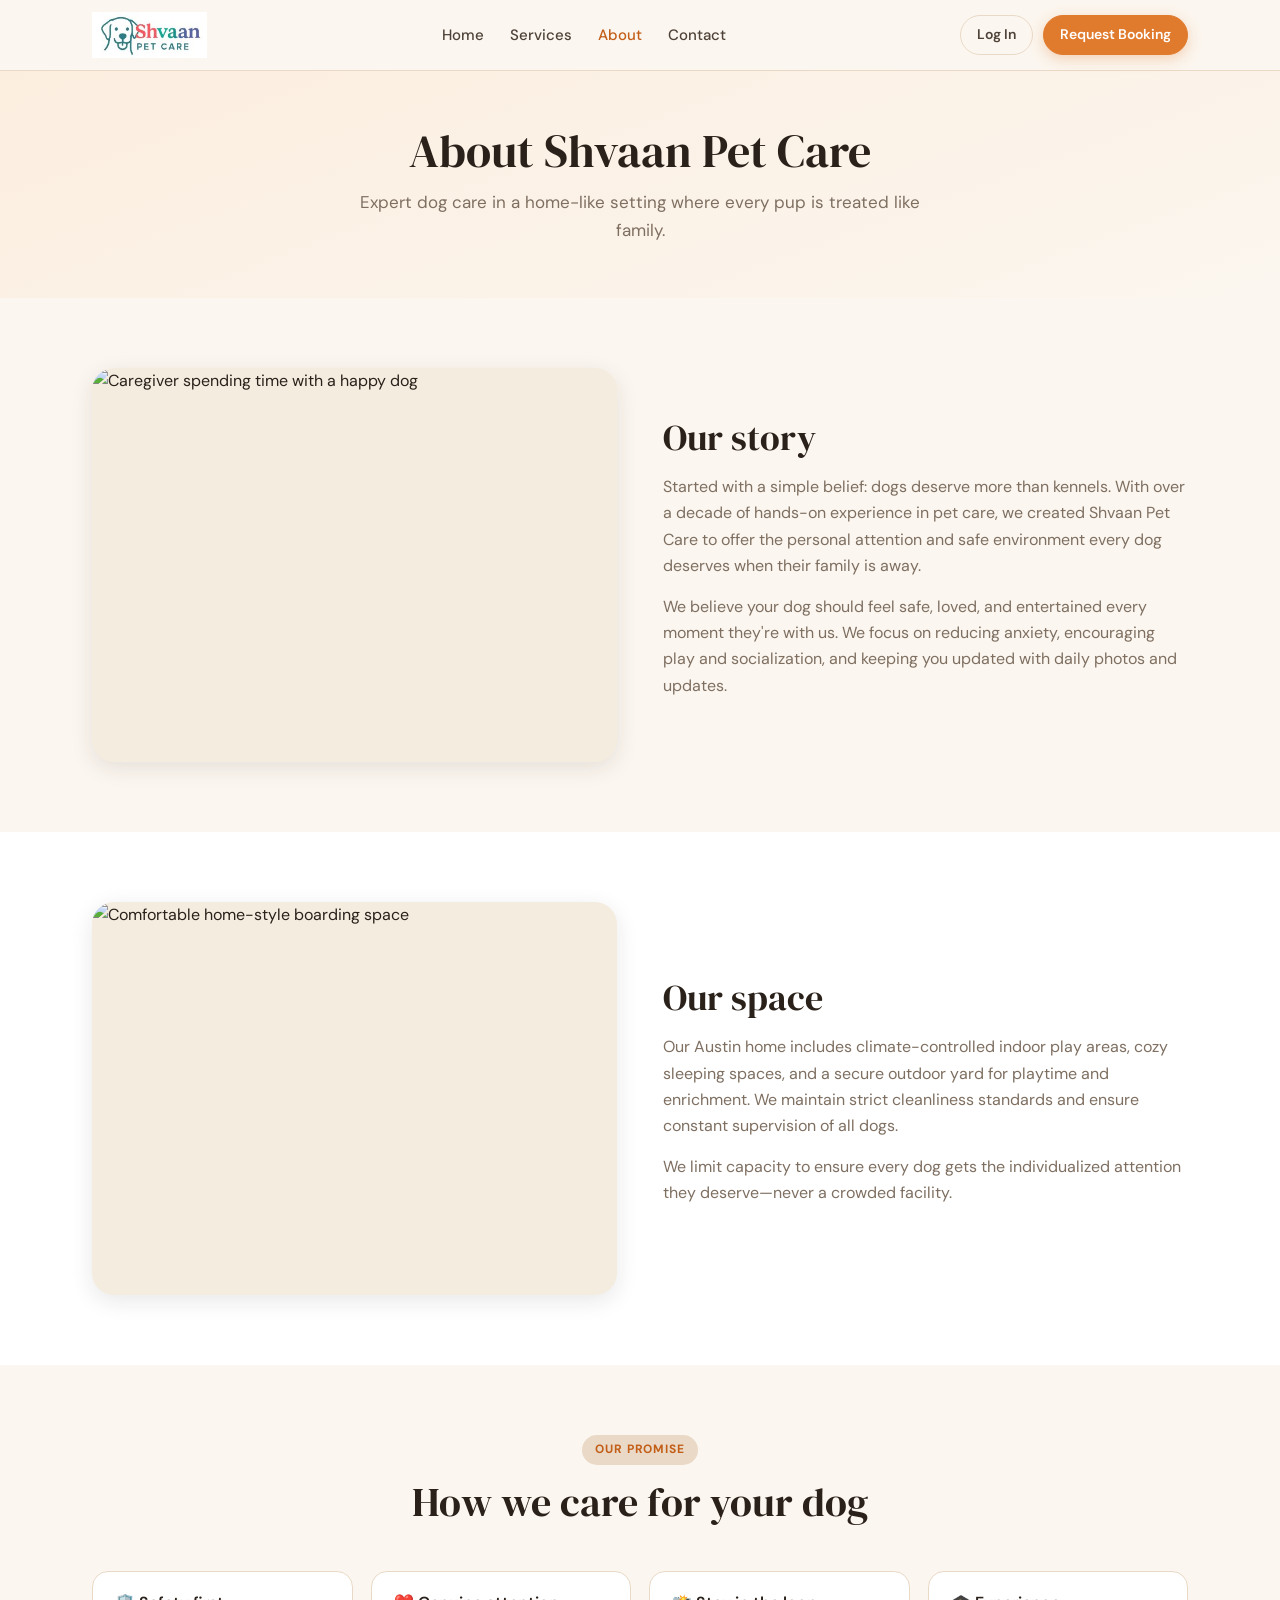
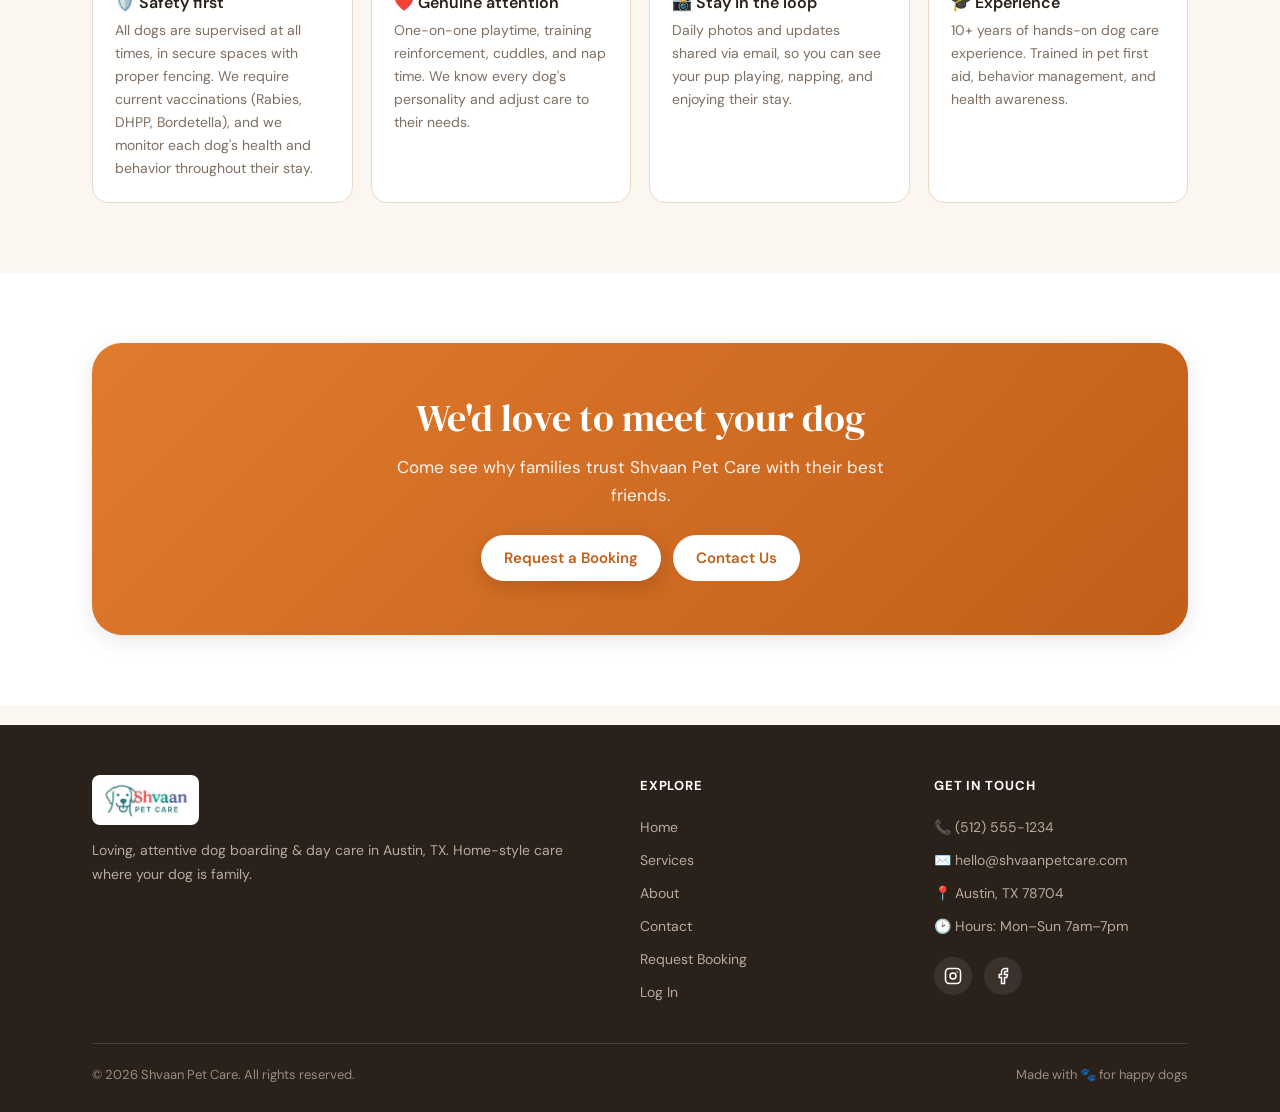
==== commit a2bca612: "Add files via upload" ====
--- a/about.html
+++ b/about.html
@@ -12,35 +12,35 @@
 <body>
 <header class="site">
   <div class="wrap nav">
-    <a class="nav-logo" href="index.html"><img src="[data-uri]" alt="Shvaan Pet Care"></a>
+    <a class="nav-logo" href="home.html"><img src="[data-uri]" alt="Shvaan Pet Care"></a>
     <nav class="nav-links">
-      <a href="index.html">Home</a>
-      <a href="services.html">Services</a><a href="calculator.html">Calculator</a>
+      <a href="home.html">Home</a>
+      <a href="services.html">Services</a>
       <a href="about.html" class="active">About</a>
       <a href="contact.html">Contact</a>
     </nav>
     <div class="nav-cta">
-      <a class="btn btn-ghost btn-sm" href="app.html">Client Login</a>
+      <a class="btn btn-ghost btn-sm" href="app.html">Log In</a>
       <a class="btn btn-primary btn-sm" href="book.html">Request Booking</a>
       <button class="menu-toggle" onclick="document.getElementById('mm').classList.toggle('open')" aria-label="Menu"><svg viewBox="0 0 24 24" fill="none" stroke="currentColor" stroke-width="2"><line x1="3" y1="6" x2="21" y2="6"/><line x1="3" y1="12" x2="21" y2="12"/><line x1="3" y1="18" x2="21" y2="18"/></svg></button>
     </div>
   </div>
   <div class="mobile-menu" id="mm">
-    <a href="index.html">Home</a><a href="services.html">Services</a><a href="calculator.html">Calculator</a><a href="about.html">About</a><a href="contact.html">Contact</a>
-    <a class="btn btn-ghost" href="app.html">Client Login</a>
+    <a href="home.html">Home</a><a href="services.html">Services</a><a href="about.html">About</a><a href="contact.html">Contact</a>
+    <a class="btn btn-ghost" href="app.html">Log In</a>
     <a class="btn btn-primary" href="book.html">Request Booking</a>
   </div>
 </header>
 
-<section class="page-hero"><div class="wrap"><h1>About Shvaan Pet Care</h1><p>[[A one-line summary of who you are and what you believe about dog care.]]</p></div></section>
+<section class="page-hero"><div class="wrap"><h1>About Shvaan Pet Care</h1><p>Expert dog care in a home-like setting where every pup is treated like family.</p></div></section>
 
 <section>
   <div class="wrap"><div class="split">
-    <div class="split-photo"><div class="ph"><div class="ico">🧑‍🦱</div><small>[[ A friendly photo of you / your team ]]</small></div></div>
+    <div class="split-photo"><img src="https://images.unsplash.com/photo-1591946614720-90a587da4a36?w=700&q=80" alt="Caregiver spending time with a happy dog" style="width:100%;height:100%;object-fit:cover;border-radius:inherit"></div>
     <div class="split-text">
       <h2>Our story</h2>
-      <p>[[How and why you started Shvaan Pet Care. Your background with dogs. Make it personal — this is what builds trust.]]</p>
-      <p>[[What you care about most when looking after someone's dog.]]</p>
+      <p>Started with a simple belief: dogs deserve more than kennels. With over a decade of hands-on experience in pet care, we created Shvaan Pet Care to offer the personal attention and safe environment every dog deserves when their family is away.</p>
+      <p>We believe your dog should feel safe, loved, and entertained every moment they're with us. We focus on reducing anxiety, encouraging play and socialization, and keeping you updated with daily photos and updates.</p>
     </div>
   </div></div>
 </section>
@@ -49,10 +49,10 @@
   <div class="wrap"><div class="split reverse">
     <div class="split-text">
       <h2>Our space</h2>
-      <p>[[Describe where dogs stay and play — indoor areas, outdoor space, how you keep it clean and safe.]]</p>
-      <p>[[Mention that you keep numbers small for personal attention, if true.]]</p>
+      <p>Our Austin home includes climate-controlled indoor play areas, cozy sleeping spaces, and a secure outdoor yard for playtime and enrichment. We maintain strict cleanliness standards and ensure constant supervision of all dogs.</p>
+      <p>We limit capacity to ensure every dog gets the individualized attention they deserve—never a crowded facility.</p>
     </div>
-    <div class="split-photo"><div class="ph"><div class="ico">🏡</div><small>[[ Photo of your boarding space / yard ]]</small></div></div>
+    <div class="split-photo"><img src="https://images.unsplash.com/photo-1450778869180-41d0601e046e?w=700&q=80" alt="Comfortable home-style boarding space" style="width:100%;height:100%;object-fit:cover;border-radius:inherit"></div>
   </div></div>
 </section>
 
@@ -60,10 +60,10 @@
   <div class="wrap">
     <div class="section-head"><span class="tag">Our promise</span><h2>How we care for your dog</h2></div>
     <div class="reqs">
-      <div class="req"><h3>🛡️ Safety first</h3><p>[[How you keep dogs safe — supervision, secure space, vaccination requirements.]]</p></div>
-      <div class="req"><h3>❤️ Genuine attention</h3><p>[[Personal, loving attention rather than a crowded kennel.]]</p></div>
-      <div class="req"><h3>📸 Stay in the loop</h3><p>[[Photo updates so you always know how your pup is doing.]]</p></div>
-      <div class="req"><h3>🎓 Experience</h3><p>[[Your experience / any certifications / years in business.]]</p></div>
+      <div class="req"><h3>🛡️ Safety first</h3><p>All dogs are supervised at all times, in secure spaces with proper fencing. We require current vaccinations (Rabies, DHPP, Bordetella), and we monitor each dog's health and behavior throughout their stay.</p></div>
+      <div class="req"><h3>❤️ Genuine attention</h3><p>One-on-one playtime, training reinforcement, cuddles, and nap time. We know every dog's personality and adjust care to their needs.</p></div>
+      <div class="req"><h3>📸 Stay in the loop</h3><p>Daily photos and updates shared via email, so you can see your pup playing, napping, and enjoying their stay.</p></div>
+      <div class="req"><h3>🎓 Experience</h3><p>10+ years of hands-on dog care experience. Trained in pet first aid, behavior management, and health awareness.</p></div>
     </div>
   </div>
 </section>
@@ -84,27 +84,27 @@
     <div class="f-grid">
       <div>
         <img class="f-logo" src="[data-uri]" alt="Shvaan Pet Care">
-        <p>[[Short one-line description of your business — e.g. "Loving, attentive dog boarding & day care in Austin, TX."]]</p>
+        <p>Loving, attentive dog boarding & day care in Austin, TX. Home-style care where your dog is family.</p>
       </div>
       <div>
         <h4>Explore</h4>
         <div class="f-links">
-          <a href="index.html">Home</a><a href="services.html">Services</a><a href="calculator.html">Calculator</a>
+          <a href="home.html">Home</a><a href="services.html">Services</a>
           <a href="about.html">About</a><a href="contact.html">Contact</a>
-          <a href="book.html">Request Booking</a><a href="app.html">Client Login</a>
+          <a href="book.html">Request Booking</a><a href="app.html">Log In</a>
         </div>
       </div>
       <div>
         <h4>Get in touch</h4>
         <div class="f-links">
-          <a href="tel:[[PHONE]]">📞 [[(555) 000-0000]]</a>
-          <a href="mailto:[[EMAIL]]">✉️ [[hello@shvaanpetcare.com]]</a>
-          <a href="#">📍 [[Service area / address]]</a>
-          <a href="#">🕑 [[Hours: Mon–Sun 7am–7pm]]</a>
+          <a href="tel:+15125551234">📞 (512) 555-1234</a>
+          <a href="mailto:hello@shvaanpetcare.com">✉️ hello@shvaanpetcare.com</a>
+          <a href="#">📍 Austin, TX 78704</a>
+          <a href="#">🕑 Hours: Mon–Sun 7am–7pm</a>
         </div>
         <div class="socials" style="margin-top:14px">
-          <a href="[[INSTAGRAM URL]]" aria-label="Instagram"><svg viewBox="0 0 24 24" fill="none" stroke="currentColor" stroke-width="2"><rect x="2" y="2" width="20" height="20" rx="5"/><circle cx="12" cy="12" r="4"/><circle cx="17.5" cy="6.5" r="1" fill="currentColor" stroke="none"/></svg></a>
-          <a href="[[FACEBOOK URL]]" aria-label="Facebook"><svg viewBox="0 0 24 24" fill="none" stroke="currentColor" stroke-width="2"><path d="M18 2h-3a5 5 0 0 0-5 5v3H7v4h3v8h4v-8h3l1-4h-4V7a1 1 0 0 1 1-1h3z"/></svg></a>
+          <a href="https://instagram.com/shvaanpetcare" aria-label="Instagram"><svg viewBox="0 0 24 24" fill="none" stroke="currentColor" stroke-width="2"><rect x="2" y="2" width="20" height="20" rx="5"/><circle cx="12" cy="12" r="4"/><circle cx="17.5" cy="6.5" r="1" fill="currentColor" stroke="none"/></svg></a>
+          <a href="https://facebook.com/shvaanpetcare" aria-label="Facebook"><svg viewBox="0 0 24 24" fill="none" stroke="currentColor" stroke-width="2"><path d="M18 2h-3a5 5 0 0 0-5 5v3H7v4h3v8h4v-8h3l1-4h-4V7a1 1 0 0 1 1-1h3z"/></svg></a>
         </div>
       </div>
     </div>
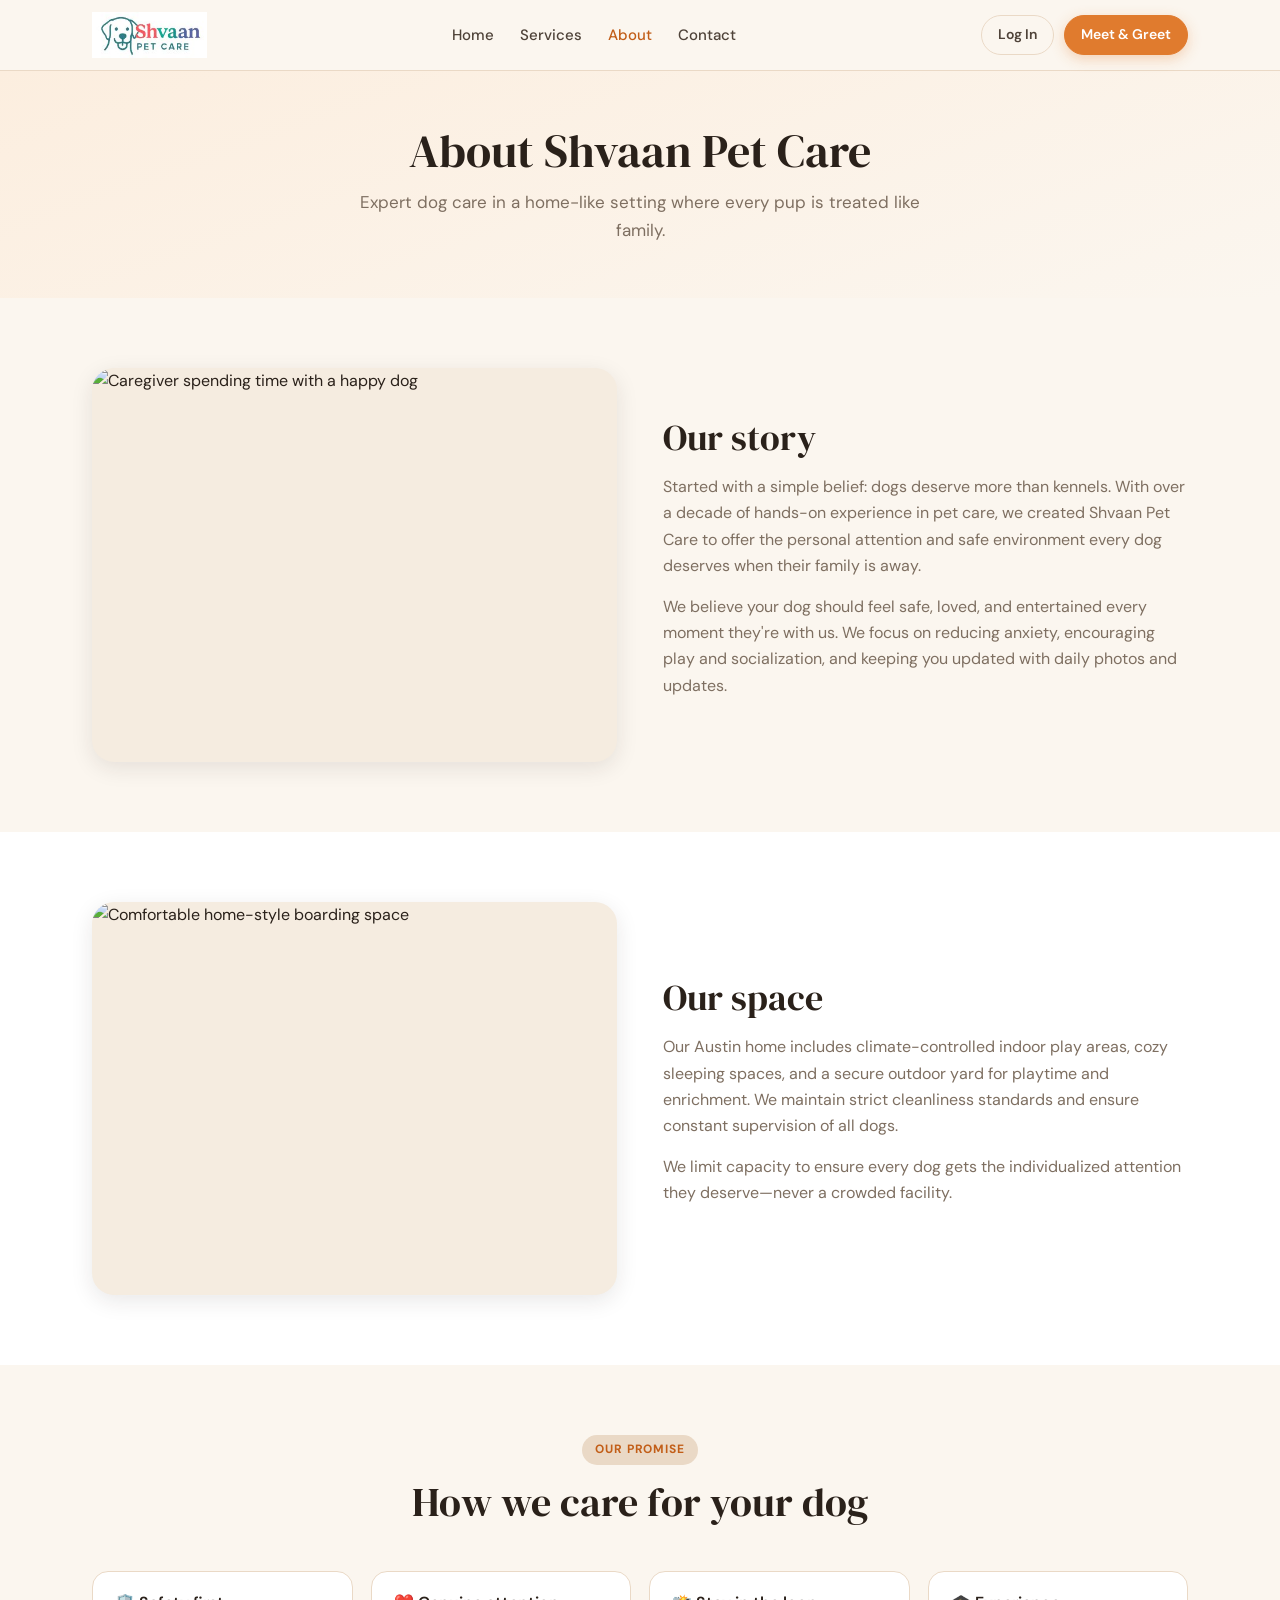
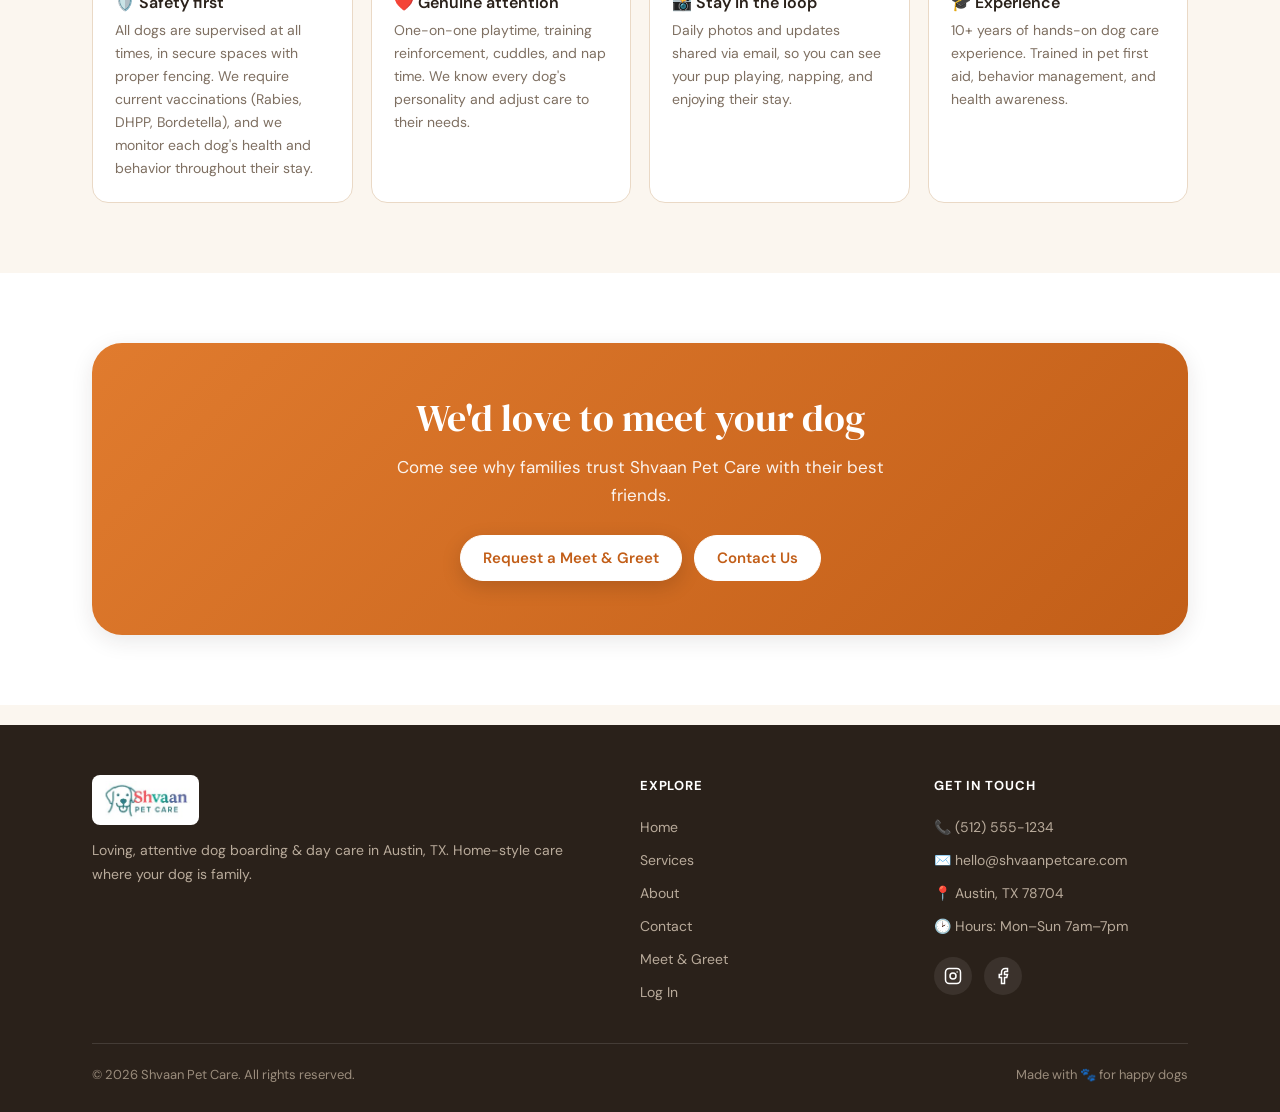
==== commit 3096bced: "Add files via upload" ====
--- a/about.html
+++ b/about.html
@@ -21,14 +21,14 @@
     </nav>
     <div class="nav-cta">
       <a class="btn btn-ghost btn-sm" href="app.html">Log In</a>
-      <a class="btn btn-primary btn-sm" href="book.html">Request Booking</a>
+      <a class="btn btn-primary btn-sm" href="meet-greet.html">Meet &amp; Greet</a>
       <button class="menu-toggle" onclick="document.getElementById('mm').classList.toggle('open')" aria-label="Menu"><svg viewBox="0 0 24 24" fill="none" stroke="currentColor" stroke-width="2"><line x1="3" y1="6" x2="21" y2="6"/><line x1="3" y1="12" x2="21" y2="12"/><line x1="3" y1="18" x2="21" y2="18"/></svg></button>
     </div>
   </div>
   <div class="mobile-menu" id="mm">
     <a href="home.html">Home</a><a href="services.html">Services</a><a href="about.html">About</a><a href="contact.html">Contact</a>
     <a class="btn btn-ghost" href="app.html">Log In</a>
-    <a class="btn btn-primary" href="book.html">Request Booking</a>
+    <a class="btn btn-primary" href="meet-greet.html">Meet &amp; Greet</a>
   </div>
 </header>
 
@@ -73,7 +73,7 @@
     <h2>We'd love to meet your dog</h2>
     <p>Come see why families trust Shvaan Pet Care with their best friends.</p>
     <div style="display:flex;gap:12px;justify-content:center;flex-wrap:wrap">
-      <a class="btn btn-primary" href="book.html">Request a Booking</a>
+      <a class="btn btn-primary" href="meet-greet.html">Request a Meet &amp; Greet</a>
       <a class="btn btn-white" href="contact.html">Contact Us</a>
     </div>
   </div></div>
@@ -91,7 +91,7 @@
         <div class="f-links">
           <a href="home.html">Home</a><a href="services.html">Services</a>
           <a href="about.html">About</a><a href="contact.html">Contact</a>
-          <a href="book.html">Request Booking</a><a href="app.html">Log In</a>
+          <a href="meet-greet.html">Meet &amp; Greet</a><a href="app.html">Log In</a>
         </div>
       </div>
       <div>
